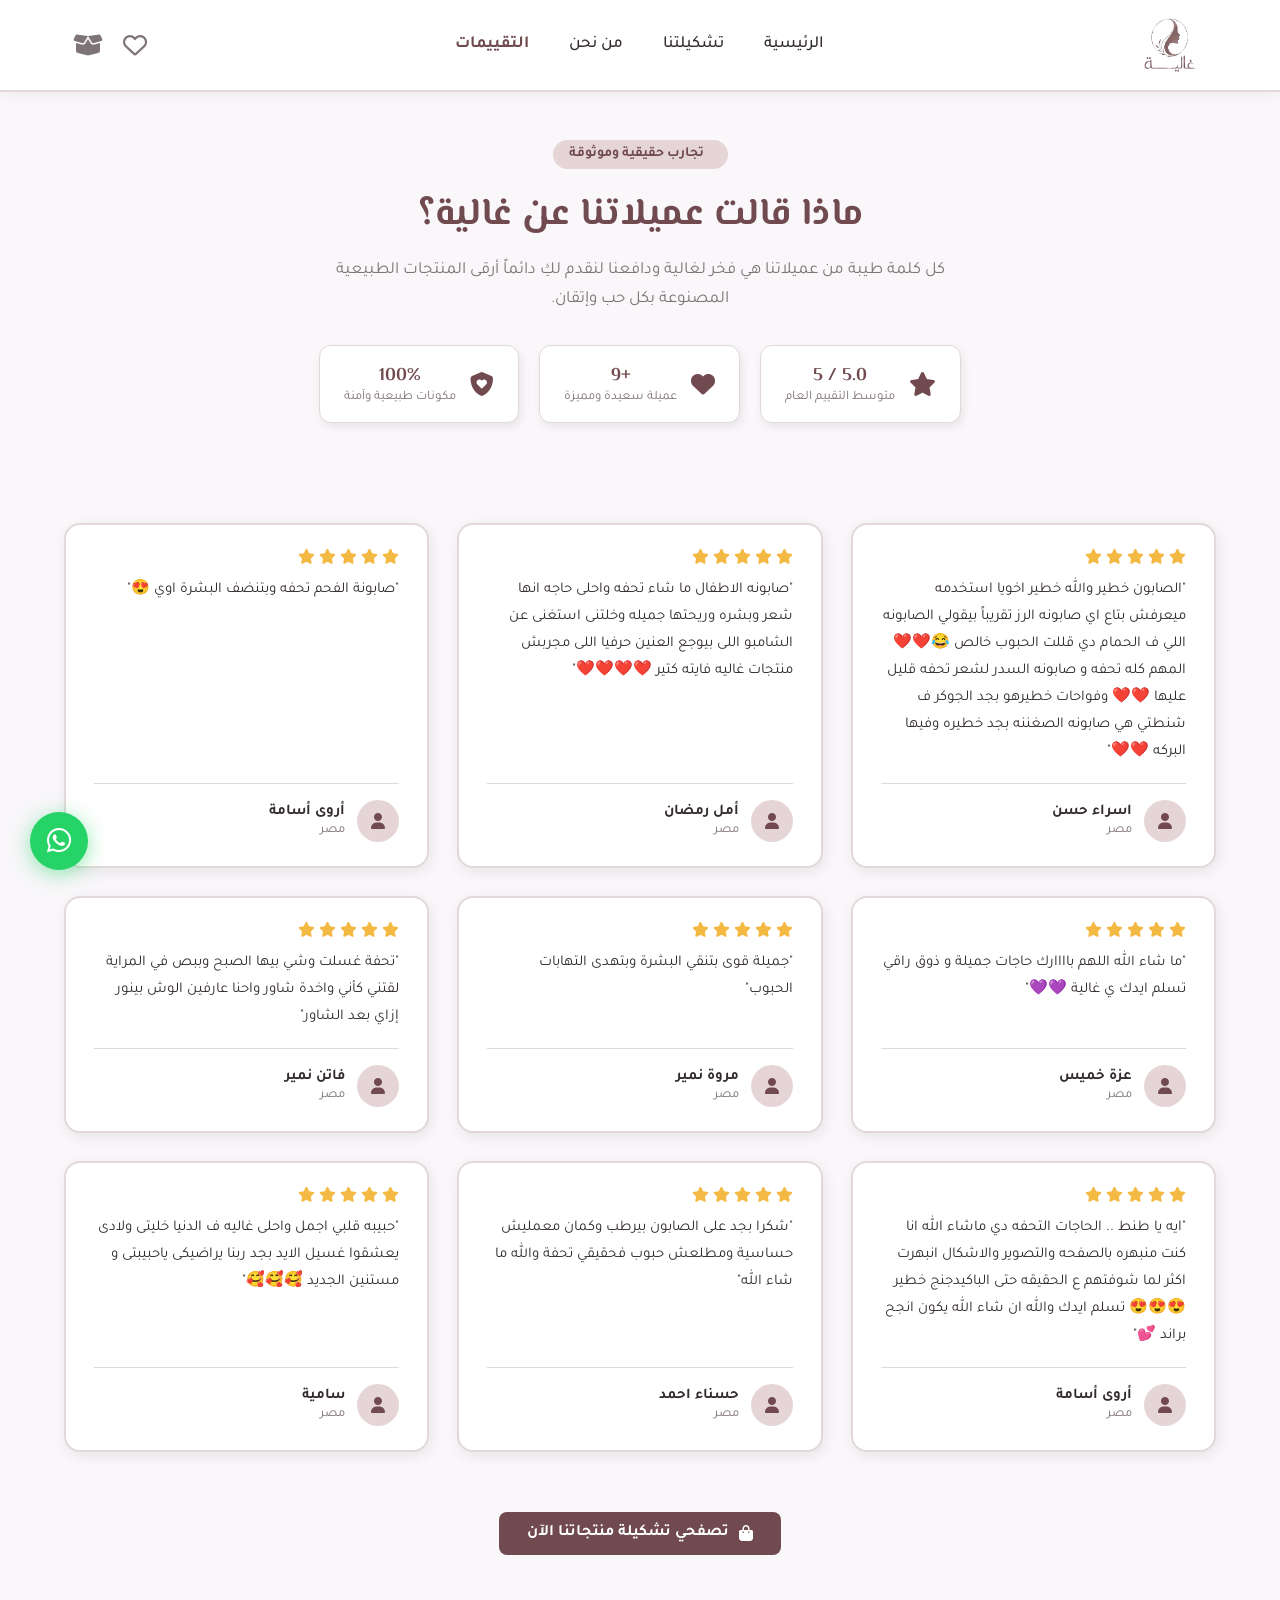
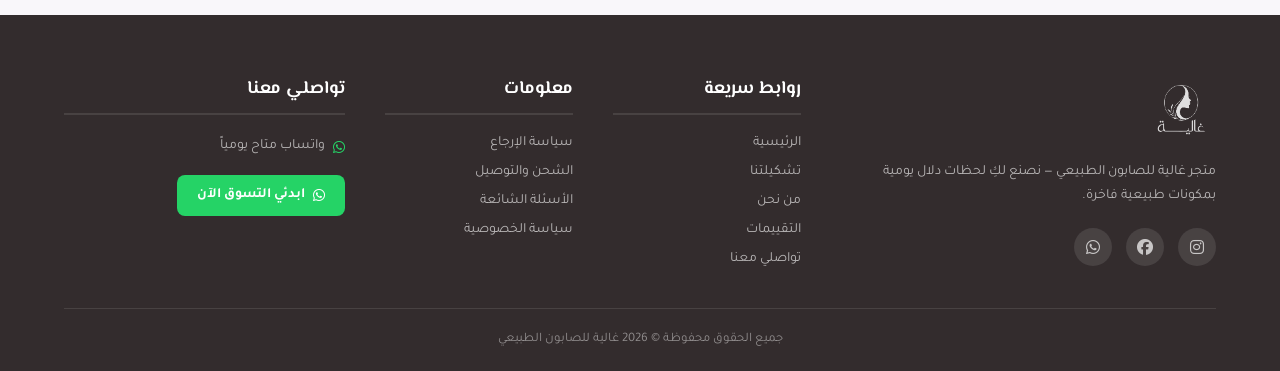
==== reviews.html @ 80bbc42b "Add files via upload" ====
<!DOCTYPE html>
<html lang="ar" dir="rtl">
<head>
    <meta charset="UTF-8">
    <meta name="viewport" content="width=device-width, initial-scale=1.0">
    <meta name="description" content="آراء وتقييمات عميلات متجر غالية للصابون الطبيعي ومنتجات العناية بالبشرة المصنوعة يدوياً بكل حب.">
    <title>آراء عميلاتنا | غالية للصابون الطبيعي</title>
    <link rel="icon" href="images/logo.png">
    <link rel="stylesheet" href="CSS/style.css">
    <link rel="stylesheet" href="https://cdnjs.cloudflare.com/ajax/libs/font-awesome/6.7.2/css/all.min.css">
</head>
<body>

    <!-- Header -->
    <header>
        <div class="container">
            <nav>
                <a href="index.html" class="logo"><img src="images/logo.png" alt="شعار غالية"></a>
                <div class="menu-overlay" id="menu-overlay"></div>
                <ul class="links">
                    <div class="upper">
                        <h3>القائمة</h3>
                        <i class="fa-solid fa-xmark close-btn"></i>
                    </div>
                    <li><a href="index.html">الرئيسية</a></li>
                    <li class="have-box">
                        <a href="index.html#rec-products">تشكيلتنا</a>
                        <div class="box">
                            <i class="fa-solid fa-caret-up arrow-up"></i>
                            <a href="index.html#rec-products">الصابون الطبيعي</a>
                            <a href="index.html#rec-products">العناية بالبشرة</a>
                            <a href="index.html#rec-products">العروض والهدايا</a>
                        </div>
                    </li>
                    <li><a href="index.html#about">من نحن</a></li>
                    <li class="active"><a href="reviews.html">التقييمات</a></li>
                </ul>
                <div class="icons">
                    <div class="icon-wrapper" id="fav-icon-wrapper">
                        <i class="fa-regular fa-heart" id="fav-icon"></i>
                        <span class="badge" id="fav-count" style="display:none;">0</span>
                    </div>
                    <div class="icon-wrapper" id="cart-icon-wrapper">
                        <i class="fa-solid fa-box-open header-cart" id="cart-icon"></i>
                        <span class="badge" id="cart-count" style="display:none;">0</span>
                    </div>
                </div>
                <i class="fa-solid fa-bars bars"></i>
            </nav>
        </div>
    </header>

    <main>
        <div class="container">
            <!-- Hero / Intro for Reviews Page -->
            <section class="reviews-page-hero">
                <span class="reviews-badge">
                    <i class="fa-solid fa-sparkles"></i>
                    تجارب حقيقية وموثوقة
                </span>
                <h1>ماذا قالت عميلاتنا عن غالية؟</h1>
                <p>كل كلمة طيبة من عميلاتنا هي فخر لغالية ودافعنا لنقدم لكِ دائماً أرقى المنتجات الطبيعية المصنوعة بكل حب وإتقان.</p>

                <!-- Reviews Quick Stats -->
                <div class="reviews-stats">
                    <div class="review-stat-card">
                        <i class="fa-solid fa-star"></i>
                        <div class="stat-text">
                            <strong>5.0 / 5</strong>
                            <span>متوسط التقييم العام</span>
                        </div>
                    </div>
                    <div class="review-stat-card">
                        <i class="fa-solid fa-heart"></i>
                        <div class="stat-text">
                            <strong id="reviews-total-count">+500</strong>
                            <span>عميلة سعيدة ومميزة</span>
                        </div>
                    </div>
                    <div class="review-stat-card">
                        <i class="fa-solid fa-shield-heart"></i>
                        <div class="stat-text">
                            <strong>100%</strong>
                            <span>مكونات طبيعية وآمنة</span>
                        </div>
                    </div>
                </div>
            </section>

            <!-- All Reviews Grid -->
            <section class="reviews-section" style="margin-bottom: 40px;">
                <div class="reviews-page-grid" id="all-reviews-container">
                    <div class="products-loading" style="grid-column: 1 / -1;">
                        <i class="fa-solid fa-spinner fa-spin"></i>
                        <p>جاري تحميل جميع آراء العميلات...</p>
                    </div>
                </div>

                <!-- Back Navigation Box -->
                <div class="reviews-back-box">
                    <a href="products.html" class="reviews-back-btn">
                        <i class="fa-solid fa-bag-shopping"></i>
                        تصفحي تشكيلة منتجاتنا الآن
                    </a>
                </div>
            </section>
        </div>
    </main>

    <!-- Floating WhatsApp Button -->
    <a href="https://wa.me/201204308077?text=مرحباً،%20أريد%20الاستفسار%20عن%20منتجات%20غالية" class="whatsapp-float" target="_blank" aria-label="تواصلي معنا عبر واتساب">
        <i class="fa-brands fa-whatsapp"></i>
    </a>

    <!-- Cart Drawer -->
    <div class="cart-overlay" id="cart-overlay"></div>
    <div class="cart-drawer" id="cart-drawer">
        <div class="cart-drawer-header">
            <h3>سلة التسوق</h3>
            <i class="fa-solid fa-xmark" id="close-cart"></i>
        </div>
        <div class="cart-items" id="cart-items">
            <div class="cart-empty">
                <i class="fa-solid fa-box-open"></i>
                <p>سلتكِ فارغة حتى الآن.</p>
                <a href="index.html#rec-products" class="shop-btn" id="cart-shop-link">تصفحي المنتجات</a>
            </div>
        </div>
        <div class="cart-footer" id="cart-footer" style="display:none;">
            <div class="cart-total">
                <span>الإجمالي:</span>
                <span id="cart-total-price">0 ج.م</span>
            </div>

            <!-- Customer Details Form -->
            <div class="customer-info-form">
                <p class="customer-form-title"><i class="fa-solid fa-truck-ramp-box"></i> بيانات التوصيل</p>
                <div class="cart-form-group">
                    <label for="order-customer-name">الاسم بالكامل <span class="req">*</span></label>
                    <input type="text" id="order-customer-name" placeholder="مثال: سارة محمد" required>
                </div>
                <div class="cart-form-group">
                    <label for="order-customer-phone">رقم الهاتف <span class="req">*</span></label>
                    <input type="tel" id="order-customer-phone" placeholder="مثال: 01xxxxxxxxx" required>
                </div>
                <div class="cart-form-group">
                    <label for="order-customer-address">العنوان بالتفصيل (المدينة / المنطقة / الشارع) <span class="req">*</span></label>
                    <input type="text" id="order-customer-address" placeholder="مثال: القاهرة - مدينة نصر - شارع..." required>
                </div>
                <div class="cart-form-group">
                    <label for="order-customer-notes">ملاحظات إضافية (اختياري)</label>
                    <input type="text" id="order-customer-notes" placeholder="أي تفاصيل خاصة بالتوصيل أو التغليف">
                </div>
            </div>

            <button class="checkout-btn" id="checkout-btn">
                <i class="fa-brands fa-whatsapp"></i>
                إتمام الطلب عبر واتساب
            </button>
        </div>
    </div>

    <!-- Favorites Drawer -->
    <div class="fav-overlay" id="fav-overlay"></div>
    <div class="fav-drawer" id="fav-drawer">
        <div class="fav-drawer-header">
            <h3>المفضلة</h3>
            <i class="fa-solid fa-xmark" id="close-fav"></i>
        </div>
        <div class="fav-items" id="fav-items">
            <div class="fav-empty">
                <i class="fa-regular fa-heart"></i>
                <p>لم تضيفي أي منتج إلى المفضلة بعد.</p>
            </div>
        </div>
    </div>

    <!-- Toast Notification -->
    <div class="toast" id="toast"></div>

    <!-- Footer -->
    <footer>
        <div class="container">
            <div class="footer-content">
                <div class="footer-brand">
                    <a href="index.html"><img src="images/logo.png" alt="شعار غالية"></a>
                    <p>متجر غالية للصابون الطبيعي — نصنع لكِ لحظات دلال يومية بمكونات طبيعية فاخرة.</p>
                    <div class="footer-social">
                        <a href="https://www.instagram.com/ghaliaa__10?srtk=MTkyaGl3bXAxZm5xeg%3D%3D" target="_blank" aria-label="إنستغرام"><i class="fa-brands fa-instagram"></i></a>
                        <a href="https://www.facebook.com/share/19c9CjjEmw/?mibextid=wwXIfr" target="_blank" aria-label="فيسبوك"><i class="fa-brands fa-facebook"></i></a>
                        <a href="https://wa.me/201204308077" target="_blank" aria-label="واتساب"><i class="fa-brands fa-whatsapp"></i></a>
                    </div>
                </div>
                <div class="footer-links">
                    <h4>روابط سريعة</h4>
                    <ul>
                        <li><a href="index.html">الرئيسية</a></li>
                        <li><a href="products.html">تشكيلتنا</a></li>
                        <li><a href="index.html#about">من نحن</a></li>
                        <li><a href="reviews.html">التقييمات</a></li>
                        <li><a href="index.html#contact">تواصلي معنا</a></li>
                    </ul>
                </div>
                <div class="footer-links">
                    <h4>معلومات</h4>
                    <ul>
                        <li><a href="#">سياسة الإرجاع</a></li>
                        <li><a href="#">الشحن والتوصيل</a></li>
                        <li><a href="#">الأسئلة الشائعة</a></li>
                        <li><a href="#">سياسة الخصوصية</a></li>
                    </ul>
                </div>
                <div class="footer-contact">
                    <h4>تواصلي معنا</h4>
                    <p><i class="fa-brands fa-whatsapp"></i> واتساب متاح يومياً</p>
                    <a href="https://wa.me/201204308077?text=مرحباً،%20أريد%20الاستفسار%20عن%20منتجات%20غالية" target="_blank" class="footer-wa-btn">
                        <i class="fa-brands fa-whatsapp"></i>
                        ابدئي التسوق الآن
                    </a>
                </div>
            </div>
            <div class="footer-bottom">
                <p>جميع الحقوق محفوظة &copy; <span class="year"></span> غالية للصابون الطبيعي</p>
            </div>
        </div>
    </footer>

    <script src="JS/main.js"></script>
    <script src="JS/reviews.js"></script>
</body>
</html>
---- CSS/style.css ----
@import url('https://fonts.googleapis.com/css2?family=El+Messiri:wght@400..700&family=Tajawal:wght@200;300;400;500;700;800;900&display=swap');

:root {
    /* Logo Colors */
    --main-color: #704a4f;
    --sec-color: #a87b7d;
    --accent-color: #e6d5d6;

    /* UI Colors */
    --bg-main: #f9f7fa;
    --bg-card: #fff;
    --text-main: #332c2d;
    --text-sec: #7e7375;

    /* Special Events Colors */
    --hover: #59393d;
    --border-color: #e2d8da;
    --box-shadow-color: rgba(0, 0, 0, 0.08);

    /* Fonts */
    --heading-font: "El Messiri", sans-serif;
    --body-font: "Tajawal", sans-serif;
}

/* ===== RESET & BASE ===== */
* {
    margin: 0;
    padding: 0;
    box-sizing: border-box;
    list-style: none;
}
html {
    scroll-behavior: smooth;
}
body {
    background-color: var(--bg-main);
    color: var(--text-main);
    font-family: var(--body-font);
    padding-top: 100px;
}
h1, h2, h3, h4 {
    color: var(--main-color);
    font-family: var(--heading-font);
}
p {
    color: var(--text-sec);
    line-height: 1.7;
}
img {
    display: block;
    max-width: 100%;
}
a {
    color: var(--sec-color);
    text-decoration: none;
}
.container {
    width: 90%;
    margin: 0 auto;
}
@media (min-width: 1500px) {
    .container {
        max-width: 1500px;
    }
}

/* ===== SECTION SHARED TITLE STYLE ===== */
.title {
    display: flex;
    gap: 10px;
    align-items: center;
}
.title i {
    color: var(--main-color);
    font-size: 20px;
}
.title h2 {
    font-size: 28px;
}

/* ===== HEADER ===== */
header {
    background-color: var(--bg-card);
    padding: 0 10px;
    position: fixed;
    top: 0;
    left: 0;
    right: 0;
    z-index: 999;
    box-shadow: 0 2px 12px rgba(112, 74, 79, 0.08);
    border-bottom: 2px solid var(--border-color);
}
header nav {
    display: flex;
    justify-content: space-between;
    align-items: center;
    height: 90px;
}
header nav .logo {
    height: 75px;
    display: flex;
    align-items: center;
}
header nav .logo img {
    width: 75px;
    height: 75px;
    object-fit: contain;
}
header nav ul {
    display: flex;
    align-items: center;
    justify-content: center;
    gap: 40px;
}
header nav ul li {
    position: relative;
}
header nav ul li a {
    transition: .3s;
    font-size: 17px;
    color: var(--text-main);
    font-weight: 500;
}
header nav ul li.active a {
    color: var(--main-color);
    font-weight: 700;
    pointer-events: none;
}
header nav ul li a:hover {
    color: var(--main-color);
}

/* Dropdown Box */
header nav ul li.have-box .box {
    position: absolute;
    right: 50%;
    transform: translateX(50%);
    top: calc(100% + 15px);
    opacity: 0;
    width: 120px;
    visibility: hidden;
    transition: .3s;
    display: flex;
    flex-direction: column;
    gap: 12px;
    background-color: var(--bg-card);
    border: 2px solid var(--border-color);
    padding: 20px 15px;
    box-shadow: 0 8px 20px var(--box-shadow-color);
    border-radius: 8px;
    z-index: 100;
}
header nav ul li.have-box .box::before {
    content: "";
    position: absolute;
    right: 0;
    top: -20px;
    width: 100%;
    height: 20px;
    background-color: transparent;
}
header nav ul li.have-box:hover .box {
    visibility: visible;
    opacity: 1;
    width: 180px;
}
header nav ul li.have-box .box .arrow-up {
    position: absolute;
    top: -13px;
    right: 50%;
    transform: translateX(50%);
    color: var(--border-color);
    font-size: 20px;
    pointer-events: none;
}
header nav ul li.have-box .box a {
    font-size: 15px;
    border-bottom: 1px solid var(--accent-color);
    padding-bottom: 4px;
    color: var(--text-main);
    white-space: nowrap;
}
header nav ul li.have-box .box a:hover,
header nav ul li.have-box .box a.active {
    border-bottom-color: var(--sec-color);
    color: var(--main-color);
}

/* Header Icons */
header nav .icons {
    display: flex;
    align-items: center;
    justify-content: center;
    gap: 20px;
}
.icon-wrapper {
    position: relative;
    cursor: pointer;
}
header nav .icons .icon-wrapper i {
    font-size: 24px;
    cursor: pointer;
    transition: .3s;
    color: var(--text-sec);
    display: block;
}
header nav .icons .icon-wrapper i:hover {
    color: var(--main-color);
}
.badge {
    position: absolute;
    top: -6px;
    left: -6px;
    background-color: var(--main-color);
    color: #fff;
    font-size: 10px;
    font-weight: 700;
    border-radius: 50%;
    width: 18px;
    height: 18px;
    display: flex;
    align-items: center;
    justify-content: center;
    pointer-events: none;
}
header nav .bars {
    display: none;
    cursor: pointer;
    font-size: 22px;
    color: var(--text-main);
}
header nav .upper {
    display: none;
    justify-content: space-between;
    align-items: center;
    width: 100%;
    padding: 0 20px 10px;
    border-bottom: 2px solid var(--border-color);
}
header nav .upper p {
    /* font-size: ; */
}
header nav .upper .close-btn {
    font-size: 22px;
    color: var(--text-sec);
    cursor: pointer;
}

/* Mobile Menu */
@media (max-width: 900px) {
    header nav .bars {
        display: block;
        order: 3;
    }
    header nav .upper {
        display: flex;
        position: absolute;
        left: 0;
        top: 20px;
    }
    header nav .links {
        position: fixed;
        top: 0;
        bottom: 0;
        right: -350px;
        left: auto;
        width: 320px;
        background-color: var(--bg-main);
        border-right: none;
        border-left: 2px solid var(--border-color);
        box-shadow: -4px 0 16px var(--box-shadow-color);
        flex-direction: column;
        align-items: flex-start;
        padding: 70px 20px 20px;
        visibility: hidden;
        transition: .3s;
        gap: 0;
        z-index: 1001;
    }
    header nav .links.active {
        right: 0;
        visibility: visible;
    }
    header nav .links li {
        width: 100%;
        border-bottom: 1px solid var(--border-color);
        padding: 14px 0;
        transition: .3s;
    }
    header nav .links li.active {
        border-bottom-color: var(--sec-color);
    }
    header nav .links li.have-box a:first-child {
        position: relative;
        display: flex;
        align-items: center;
        gap: 8px;
    }
    header nav ul li.have-box .box {
        position: relative;
        right: auto;
        transform: none;
        top: auto;
        opacity: 1;
        width: 100%;
        visibility: visible;
        flex-direction: row;
        background-color: transparent;
        border: none;
        box-shadow: none;
        justify-content: flex-start;
        flex-wrap: wrap;
        gap: 10px;
        padding: 10px 0 0;
        border-radius: 0;
    }
    header nav ul li.have-box:hover .box {
        width: 100%;
    }
    header nav ul li.have-box .box i {
        display: none;
    }
    header nav ul li.have-box .box a {
        border-bottom: none;
        opacity: .7;
        font-size: 14px;
        background-color: var(--accent-color);
        padding: 4px 10px;
        border-radius: 20px;
        white-space: nowrap;
    }
    header nav ul li.have-box .box a:hover {
        opacity: 1;
        background-color: var(--sec-color);
        color: #fff;
    }
    header nav .logo {
        order: 2;
        height: 70px;
    }
    header nav .logo img {
        width: 65px;
        height: 65px;
    }
}
@media (max-width: 500px) {
    header nav .links {
        width: 100%;
        right: -100%;
    }
    header nav {
        height: 75px;
    }
    body {
        padding-top: 85px;
    }
}

/* ===== LANDING PAGE ===== */
main .lan-pg {
    margin-bottom: 100px;
    display: flex;
    justify-content: space-between;
    align-items: center;
    gap: 40px;
    padding-top: 30px;
}
main .lan-pg .right {
    display: flex;
    flex-direction: column;
    gap: 15px;
    width: 42%;
}
main .lan-pg .right h1 {
    font-size: 60px;
    line-height: 1.1;
}
main .lan-pg .right > p {
    margin-bottom: 5px;
    font-size: 17px;
}
main .lan-pg .right .btns {
    display: flex;
    align-items: center;
    gap: 15px;
    flex-wrap: wrap;
}
main .lan-pg .right .btns .shop-btn {
    padding: 12px 28px;
    background-color: var(--sec-color);
    border: 2px solid transparent;
    color: #fff;
    transition: .3s;
    font-weight: 700;
    border-radius: 6px;
    font-size: 16px;
    font-family: var(--body-font);
}
main .lan-pg .right .btns .shop-btn:hover {
    border-color: var(--border-color);
    color: var(--main-color);
    background-color: transparent;
    box-shadow: 2px 2px 0 var(--box-shadow-color);
}
main .lan-pg .right .btns .contact-btn {
    padding: 12px 28px;
    border: 2px solid var(--border-color);
    color: var(--main-color);
    background-color: transparent;
    box-shadow: 2px 2px 0 var(--box-shadow-color);
    font-weight: 700;
    transition: .3s;
    border-radius: 6px;
    font-size: 16px;
    font-family: var(--body-font);
}
main .lan-pg .right .btns .contact-btn:hover {
    background-color: var(--sec-color);
    border-color: transparent;
    color: #fff;
    box-shadow: none;
}
main .lan-pg .right .info {
    display: flex;
    align-items: center;
    gap: 30px;
    margin-top: 15px;
    padding-top: 20px;
    border-top: 1px solid var(--border-color);
}
main .lan-pg .right .info .icon {
    display: flex;
    flex-direction: column;
    align-items: center;
    gap: 8px;
}
main .lan-pg .right .info .icon i {
    font-size: 22px;
    color: var(--main-color);
}
main .lan-pg .right .info .icon p {
    text-align: center;
    font-size: 13px;
    font-weight: 500;
}

/* Landing Images */
main .lan-pg .left {
    position: relative;
    width: 55%;
}
main .lan-pg .left .imgs {
    display: flex;
    justify-content: space-between;
    gap: 12px;
    padding: 60px 0;
}
main .lan-pg .left .imgs img {
    width: calc(33.333% - 8px);
    height: 320px;
    object-fit: cover;
    border-radius: 20px;
    box-shadow: 4px 4px 16px var(--box-shadow-color);
}
main .lan-pg .left .imgs .img2 {
    margin-top: 30px;
}
main .lan-pg .left .imgs .img3 {
    margin-top: -20px;
}
main .lan-pg .left .up,
main .lan-pg .left .down {
    position: absolute;
    z-index: 10;
    background-color: var(--bg-card);
    padding: 10px 16px;
    border-radius: 20px;
    box-shadow: 2px 4px 12px var(--box-shadow-color);
    border: 1px solid var(--border-color);
    font-size: 13px;
    font-weight: 500;
    color: var(--text-main);
    display: flex;
    align-items: center;
    gap: 8px;
    max-width: 85%;
}
main .lan-pg .left .up i,
main .lan-pg .left .down i {
    color: var(--main-color);
    font-size: 14px;
    flex-shrink: 0;
}
main .lan-pg .left .up {
    top: 0;
    right: 0;
}
main .lan-pg .left .down {
    bottom: 0;
    left: 0;
}

@media (max-width: 1100px) {
    main .lan-pg {
        flex-direction: column;
        gap: 60px;
    }
    main .lan-pg .left,
    main .lan-pg .right {
        width: 100%;
    }
    main .lan-pg .right h1 {
        font-size: 48px;
    }
    main .lan-pg .left .imgs img {
        height: 260px;
    }
}
@media (max-width: 768px) {
    main .lan-pg .right h1 {
        font-size: 40px;
    }
    main .lan-pg .left .imgs img {
        height: 200px;
    }
}
@media (max-width: 600px) {
    main .lan-pg .left .imgs {
        flex-direction: column;
        gap: 15px;
        padding: 50px 0;
    }
    main .lan-pg .left .imgs img {
        width: 100%;
        height: 220px;
        margin: 0 !important;
    }
    main .lan-pg .left .up,
    main .lan-pg .left .down {
        font-size: 12px;
        max-width: 100%;
    }
}

/* ===== RECOMMENDED PRODUCTS ===== */
main .rec-products {
    margin-bottom: 100px;
    scroll-margin-top: 110px;
}
main .rec-products .upper {
    display: flex;
    flex-direction: column;
    gap: 8px;
    margin-bottom: 40px;
}
main .rec-products .upper p {
    font-size: 16px;
}
main .rec-products .products {
    display: flex;
    justify-content: center;
    flex-wrap: wrap;
    gap: 30px;
}
.products-loading {
    display: flex;
    flex-direction: column;
    align-items: center;
    gap: 15px;
    padding: 60px;
    color: var(--text-sec);
    width: 100%;
}
.products-loading i {
    font-size: 36px;
    color: var(--main-color);
}

/* Product Card */
main .rec-products .product {
    display: flex;
    flex-direction: column;
    width: 300px;
    background-color: var(--bg-card);
    border: 2px solid var(--border-color);
    box-shadow: 2px 4px 12px var(--box-shadow-color);
    border-radius: 12px;
    position: relative;
    overflow: hidden;
    transition: transform .3s, box-shadow .3s;
    cursor: pointer;
    color: inherit;
}
main .rec-products .product:hover {
    transform: translateY(-4px);
    box-shadow: 4px 8px 24px rgba(112, 74, 79, 0.15);
}
main .rec-products .product .img {
    width: 100%;
    height: 200px;
    position: relative;
    overflow: hidden;
}
main .rec-products .product .img img {
    width: 100%;
    height: 100%;
    object-fit: cover;
    transition: .4s;
}
main .rec-products .product:hover .img img {
    filter: brightness(70%);
    scale: 1.08;
}
main .rec-products .product .img .fav-product {
    position: absolute;
    top: 8px;
    right: 8px;
    background-color: var(--bg-card);
    border-radius: 50%;
    width: 32px;
    height: 32px;
    display: flex;
    align-items: center;
    justify-content: center;
    z-index: 10;
    cursor: pointer;
    box-shadow: 2px 2px 8px var(--box-shadow-color);
    transition: .3s;
    border: 1px solid var(--border-color);
}
main .rec-products .product .img .fav-product i {
    font-size: 14px;
    color: var(--text-sec);
    transition: .3s;
}
main .rec-products .product .img .fav-product:hover i,
main .rec-products .product .img .fav-product.active i {
    color: #e05c6e;
}
main .rec-products .product .img .fav-product.active {
    border-color: #ffd0d5;
    background-color: #fff5f6;
}
main .rec-products .product .img .msg {
    position: absolute;
    display: flex;
    align-items: center;
    gap: 6px;
    bottom: -40px;
    width: 100%;
    background-color: var(--sec-color);
    justify-content: center;
    padding: 8px;
    transition: .3s;
    opacity: 0;
}
main .rec-products .product:hover .img .msg {
    bottom: 0;
    opacity: 1;
}
main .rec-products .product .img .msg p {
    color: #fff;
    font-size: 13px;
}
main .rec-products .product .img .msg i {
    font-size: 13px;
    color: #fff;
}
main .rec-products .product .content {
    display: flex;
    flex-direction: column;
    gap: 8px;
    padding: 14px;
    flex: 1;
}
main .rec-products .product .content .name {
    font-size: 16px;
    overflow: hidden;
    text-overflow: ellipsis;
    display: -webkit-box;
    -webkit-line-clamp: 2;
    -webkit-box-orient: vertical;
    color: var(--text-main);
    font-weight: 700;
    line-height: 1.4;
}
main .rec-products .product .content .benf,
main .rec-products .product .content .ingred {
    font-size: 13px;
    overflow: hidden;
    text-overflow: ellipsis;
    display: -webkit-box;
    -webkit-line-clamp: 1;
    -webkit-box-orient: vertical;
    color: var(--text-sec);
}
main .rec-products .product .content .prices {
    display: flex;
    align-items: center;
    gap: 10px;
    margin-top: auto;
    padding-top: 8px;
    border-top: 1px solid var(--border-color);
}
main .rec-products .product .content .price {
    font-size: 18px;
    color: var(--main-color);
    font-weight: 700;
}
main .rec-products .product .content .old-price {
    color: var(--text-sec);
    text-decoration: line-through;
    font-size: 13px;
}
main .rec-products .product .stars {
    display: flex;
    gap: 3px;
    align-items: center;
    padding: 0 14px 14px;
}
main .rec-products .product .stars i {
    color: #f4b942;
    font-size: 13px;
}
main .rec-products .product .rec-badge {
    position: absolute;
    top: 8px;
    left: 8px;
    font-size: 11px;
    background-color: var(--main-color);
    color: #fff;
    padding: 4px 10px;
    border-radius: 20px;
    font-weight: 600;
    z-index: 5;
}
main .rec-products .product .add-cart-btn {
    display: flex;
    align-items: center;
    justify-content: center;
    gap: 8px;
    background-color: var(--sec-color);
    color: #fff;
    border: none;
    padding: 10px;
    font-family: var(--body-font);
    font-size: 14px;
    font-weight: 600;
    cursor: pointer;
    transition: .3s;
    width: 100%;
    border-top: 1px solid var(--border-color);
}
main .rec-products .product .add-cart-btn:hover {
    background-color: var(--main-color);
}

/* Products Lower */
main .rec-products .lower {
    margin-top: 50px;
    display: flex;
    flex-direction: column;
    align-items: center;
    gap: 15px;
}
main .rec-products .lower p {
    font-size: 14px;
}
main .rec-products .lower .line {
    width: 30%;
    height: 2px;
    background-color: var(--accent-color);
    position: relative;
}
main .rec-products .lower .line::before {
    content: "";
    width: 30%;
    height: 2px;
    background-color: var(--main-color);
    position: absolute;
    top: 0;
    right: 0;
}
main .rec-products .lower .see-more {
    padding: 12px 30px;
    background-color: var(--main-color);
    box-shadow: 2px 2px 0 var(--box-shadow-color);
    color: #fff;
    border-radius: 6px;
    font-weight: 700;
    font-size: 15px;
    border: 2px solid transparent;
    transition: .3s;
    font-family: var(--body-font);
    display: inline-flex !important;
    align-items: center;
    gap: 8px;
}
main .rec-products .lower .see-more:hover {
    border-color: var(--border-color);
    background-color: transparent;
    color: var(--main-color);
    box-shadow: none;
}
@media (max-width: 700px) {
    main .rec-products .product {
        width: 100%;
        max-width: 400px;
    }
}

/* ===== ABOUT SECTION ===== */
.about-section {
    margin-bottom: 100px;
    scroll-margin-top: 110px;
}
.about-section .about-header {
    display: flex;
    flex-direction: column;
    gap: 6px;
    margin-bottom: 50px;
}
.about-section .about-header p {
    font-size: 16px;
}
.about-content {
    display: flex;
    gap: 60px;
    align-items: center;
}
.about-text {
    flex: 1;
    display: flex;
    flex-direction: column;
    gap: 20px;
}
.about-text h3 {
    font-size: 26px;
    color: var(--main-color);
    font-family: var(--heading-font);
}
.about-text p {
    font-size: 15px;
}
.about-features {
    display: grid;
    grid-template-columns: 1fr 1fr;
    gap: 16px;
    margin-top: 10px;
}
.feature {
    display: flex;
    align-items: center;
    gap: 10px;
    padding: 12px 16px;
    background-color: var(--bg-card);
    border: 1px solid var(--border-color);
    border-radius: 8px;
    transition: .3s;
}
.feature:hover {
    border-color: var(--sec-color);
    box-shadow: 2px 2px 8px var(--box-shadow-color);
}
.feature i {
    color: var(--main-color);
    font-size: 18px;
    flex-shrink: 0;
}
.feature span {
    font-size: 14px;
    font-weight: 600;
    color: var(--text-main);
}
.about-img {
    position: relative;
    flex-shrink: 0;
}
.about-img img {
    width: 360px;
    height: 420px;
    object-fit: cover;
    border-radius: 20px;
    box-shadow: 6px 6px 24px var(--box-shadow-color);
}
.about-badge {
    position: absolute;
    bottom: -20px;
    right: -20px;
    background-color: var(--main-color);
    color: #fff;
    padding: 14px 20px;
    border-radius: 14px;
    display: flex;
    align-items: center;
    gap: 10px;
    font-weight: 700;
    font-size: 14px;
    box-shadow: 4px 4px 16px rgba(112, 74, 79, 0.3);
}
.about-badge i {
    color: #f4b942;
}
@media (max-width: 900px) {
    .about-content {
        flex-direction: column-reverse;
        gap: 40px;
    }
    .about-img img {
        width: 100%;
        height: 280px;
    }
    .about-badge {
        right: 10px;
        bottom: -10px;
    }
}
@media (max-width: 500px) {
    .about-features {
        grid-template-columns: 1fr;
    }
}

/* ===== REVIEWS SECTION ===== */
.reviews-section {
    margin-bottom: 100px;
    scroll-margin-top: 110px;
}
.reviews-header {
    display: flex;
    flex-direction: column;
    gap: 6px;
    margin-bottom: 40px;
}
.reviews-header p {
    font-size: 16px;
}
.reviews-grid {
    display: grid;
    grid-template-columns: repeat(2, 1fr);
    gap: 28px;
    align-items: stretch;
}
.review-card {
    background-color: var(--bg-card);
    border: 2px solid var(--border-color);
    border-radius: 16px;
    padding: 24px 28px;
    display: flex;
    flex-direction: column;
    justify-content: space-between;
    gap: 18px;
    height: auto;
    min-height: 200px;
    box-sizing: border-box;
    transition: transform .3s ease, box-shadow .3s ease, border-color .3s ease;
    box-shadow: 2px 4px 14px var(--box-shadow-color);
    overflow: visible;
}
.review-card:hover {
    border-color: var(--sec-color);
    transform: translateY(-4px);
    box-shadow: 4px 10px 24px rgba(112, 74, 79, 0.14);
}
.review-card-top {
    display: flex;
    flex-direction: column;
    gap: 12px;
}
.review-stars {
    display: flex;
    gap: 4px;
}
.review-stars i {
    color: #f4b942;
    font-size: 15px;
}
.review-text {
    font-size: 15px;
    color: var(--text-main);
    line-height: 1.8;
    word-break: break-word;
    overflow-wrap: break-word;
    white-space: normal;
    margin: 0;
}
.review-author {
    display: flex;
    align-items: center;
    gap: 12px;
    padding-top: 16px;
    border-top: 1px solid var(--border-color);
    margin-top: auto;
}
.author-avatar {
    width: 42px;
    height: 42px;
    border-radius: 50%;
    background-color: var(--accent-color);
    display: flex;
    align-items: center;
    justify-content: center;
    flex-shrink: 0;
}
.author-avatar i {
    color: var(--main-color);
    font-size: 16px;
}
.author-info {
    display: flex;
    flex-direction: column;
    gap: 2px;
}
.author-info strong {
    color: var(--text-main);
    font-size: 15px;
    font-weight: 700;
}
.author-info span {
    color: var(--text-sec);
    font-size: 13px;
}
main .reviews-section .lower {
    margin-top: 50px;
    display: flex;
    align-items: center;
    gap: 20px;
    flex-direction: column;
}
main .reviews-section .lower p {
    font-size: 14px;
}
main .reviews-section .lower .line {
    width: 30%;
    height: 2px;
    background-color: var(--accent-color);
    position: relative;
}
main .reviews-section .lower .line::before {
    content: "";
    width: 30%;
    height: 2px;
    background-color: var(--main-color);
    position: absolute;
    top: 0;
    right: 0;
}
main .reviews-section .lower .see-more {
    padding: 12px 32px;
    background-color: var(--main-color);
    box-shadow: 2px 2px 0 var(--box-shadow-color);
    color: #fff;
    border-radius: 6px;
    font-weight: 700;
    font-size: 15px;
    border: 2px solid transparent;
    transition: .3s;
    font-family: var(--body-font);
    display: inline-flex;
    align-items: center;
    gap: 8px;
    text-decoration: none;
    cursor: pointer;
}
main .reviews-section .lower .see-more:hover {
    border-color: var(--border-color);
    background-color: transparent;
    color: var(--main-color);
    box-shadow: none;
}

/* Dedicated Reviews Page (reviews.html) styling */
.reviews-page-hero {
    text-align: center;
    padding: 40px 0 30px;
    margin-bottom: 20px;
}
.reviews-page-hero .reviews-badge {
    display: inline-flex;
    align-items: center;
    gap: 8px;
    padding: 6px 16px;
    background-color: var(--accent-color);
    color: var(--main-color);
    border-radius: 30px;
    font-size: 14px;
    font-weight: 700;
    margin-bottom: 16px;
}
.reviews-page-hero h1 {
    font-size: 38px;
    margin-bottom: 12px;
    color: var(--main-color);
}
.reviews-page-hero p {
    font-size: 17px;
    max-width: 650px;
    margin: 0 auto;
    color: var(--text-sec);
}
.reviews-stats {
    display: flex;
    justify-content: center;
    gap: 20px;
    flex-wrap: wrap;
    margin: 30px 0 50px;
}
.review-stat-card {
    background-color: var(--bg-card);
    border: 1px solid var(--border-color);
    border-radius: 12px;
    padding: 16px 24px;
    display: flex;
    align-items: center;
    gap: 14px;
    box-shadow: 2px 4px 10px var(--box-shadow-color);
}
.review-stat-card i {
    font-size: 24px;
    color: var(--main-color);
}
.review-stat-card .stat-text {
    display: flex;
    flex-direction: column;
}
.review-stat-card .stat-text strong {
    font-size: 18px;
    color: var(--main-color);
    font-family: var(--heading-font);
}
.review-stat-card .stat-text span {
    font-size: 13px;
    color: var(--text-sec);
}
.reviews-page-grid {
    display: grid;
    grid-template-columns: repeat(auto-fill, minmax(320px, 1fr));
    gap: 28px;
    margin-bottom: 60px;
}
.reviews-back-box {
    text-align: center;
    margin: 40px 0 60px;
}
.reviews-back-btn {
    display: inline-flex;
    align-items: center;
    gap: 10px;
    padding: 12px 28px;
    background-color: var(--main-color);
    color: #fff;
    border-radius: 8px;
    font-weight: 700;
    transition: .3s;
}
.reviews-back-btn:hover {
    background-color: var(--hover);
    color: #fff;
    transform: translateY(-2px);
}

@media (max-width: 850px) {
    .reviews-grid {
        grid-template-columns: 1fr;
        gap: 20px;
    }
    .reviews-page-grid {
        grid-template-columns: 1fr;
        gap: 20px;
    }
    .review-card {
        padding: 20px;
    }
    .reviews-page-hero h1 {
        font-size: 30px;
    }
}

/* ===== CONTACT SECTION ===== */
.contact-section {
    margin-bottom: 100px;
    scroll-margin-top: 110px;
}
.contact-header {
    display: flex;
    flex-direction: column;
    gap: 6px;
    margin-bottom: 50px;
}
.contact-header p {
    font-size: 16px;
}
.contact-content {
    display: grid;
    grid-template-columns: 1fr 1.5fr;
    gap: 50px;
    align-items: start;
}
.contact-info {
    display: flex;
    flex-direction: column;
    gap: 20px;
}
.contact-item {
    display: flex;
    align-items: center;
    gap: 16px;
    padding: 16px 20px;
    background-color: var(--bg-card);
    border: 1px solid var(--border-color);
    border-radius: 12px;
    transition: .3s;
}
.contact-item:hover {
    border-color: var(--sec-color);
    box-shadow: 2px 4px 12px var(--box-shadow-color);
}
.contact-item > i {
    font-size: 24px;
    color: var(--main-color);
    flex-shrink: 0;
    width: 30px;
    text-align: center;
}
.contact-item div {
    display: flex;
    flex-direction: column;
    gap: 3px;
}
.contact-item strong {
    color: var(--text-main);
    font-size: 15px;
}
.contact-item p,
.contact-item span {
    color: var(--text-sec);
    font-size: 14px;
    transition: .3s;
}
.contact-item a:hover {
    color: var(--main-color);
}
.contact-form {
    background-color: var(--bg-card);
    border: 2px solid var(--border-color);
    border-radius: 16px;
    padding: 30px;
    box-shadow: 2px 4px 16px var(--box-shadow-color);
}
.contact-form h3 {
    font-size: 22px;
    margin-bottom: 24px;
    color: var(--main-color);
}
.form-group {
    display: flex;
    flex-direction: column;
    gap: 6px;
    margin-bottom: 18px;
}
.form-group label {
    font-size: 14px;
    font-weight: 600;
    color: var(--text-main);
}
.form-group input,
.form-group textarea {
    padding: 12px 16px;
    border: 2px solid var(--border-color);
    border-radius: 8px;
    font-family: var(--body-font);
    font-size: 15px;
    background-color: var(--bg-main);
    color: var(--text-main);
    transition: .3s;
    outline: none;
    direction: rtl;
    resize: vertical;
}
.form-group input:focus,
.form-group textarea:focus {
    border-color: var(--sec-color);
    background-color: #fff;
}
.submit-btn {
    width: 100%;
    padding: 14px;
    background-color: #25d366;
    color: #fff;
    border: none;
    border-radius: 8px;
    font-family: var(--body-font);
    font-size: 16px;
    font-weight: 700;
    cursor: pointer;
    transition: .3s;
    display: flex;
    align-items: center;
    justify-content: center;
    gap: 10px;
}
.submit-btn:hover {
    background-color: #1da851;
}
@media (max-width: 900px) {
    .contact-content {
        grid-template-columns: 1fr;
    }
}

/* ===== FLOATING WHATSAPP BUTTON ===== */
.whatsapp-float {
    position: fixed;
    bottom: 30px;
    left: 30px;
    width: 58px;
    height: 58px;
    background-color: #25d366;
    color: #fff;
    border-radius: 50%;
    display: flex;
    align-items: center;
    justify-content: center;
    font-size: 28px;
    z-index: 998;
    box-shadow: 0 4px 20px rgba(37, 211, 102, 0.5);
    transition: .3s;
    animation: pulse 2s infinite;
}
.whatsapp-float:hover {
    background-color: #1da851;
    color: #fff;
    transform: scale(1.1);
    animation: none;
}
@keyframes pulse {
    0% { box-shadow: 0 0 0 0 rgba(37, 211, 102, 0.5); }
    70% { box-shadow: 0 0 0 12px rgba(37, 211, 102, 0); }
    100% { box-shadow: 0 0 0 0 rgba(37, 211, 102, 0); }
}

/* ===== CART, FAV & MENU OVERLAYS ===== */
.menu-overlay,
.cart-overlay,
.fav-overlay,
.modal-overlay {
    position: fixed;
    inset: 0;
    background-color: rgba(0,0,0,0.45);
    z-index: 1000;
    opacity: 0;
    visibility: hidden;
    transition: .3s;
}
.menu-overlay.active,
.cart-overlay.active,
.fav-overlay.active,
.modal-overlay.active {
    opacity: 1;
    visibility: visible;
}
.cart-drawer,
.fav-drawer {
    position: fixed;
    top: 0;
    bottom: 0;
    left: -440px;
    width: 420px;
    max-width: 95vw;
    background-color: var(--bg-card);
    z-index: 1001;
    display: flex;
    flex-direction: column;
    transition: .35s cubic-bezier(0.4, 0, 0.2, 1);
    border-right: 2px solid var(--border-color);
    box-shadow: 4px 0 16px var(--box-shadow-color);
}
.cart-drawer.active,
.fav-drawer.active {
    left: 0;
}
.cart-drawer-header,
.fav-drawer-header {
    display: flex;
    align-items: center;
    justify-content: space-between;
    padding: 18px 20px;
    border-bottom: 2px solid var(--border-color);
    flex-shrink: 0;
}
.cart-drawer-header h3,
.fav-drawer-header h3 {
    font-size: 20px;
    color: var(--main-color);
}
.cart-drawer-header i,
.fav-drawer-header i {
    font-size: 22px;
    cursor: pointer;
    color: var(--text-sec);
    transition: .3s;
}
.cart-drawer-header i:hover,
.fav-drawer-header i:hover {
    color: var(--main-color);
}
.cart-items,
.fav-items {
    flex: 1 1 auto;
    min-height: 180px;
    overflow-y: auto;
    padding: 16px 20px;
    display: flex;
    flex-direction: column;
    gap: 12px;
}
.cart-empty,
.fav-empty {
    display: flex;
    flex-direction: column;
    align-items: center;
    justify-content: center;
    gap: 16px;
    height: 100%;
    color: var(--text-sec);
    padding: 40px 0;
}
.cart-empty i,
.fav-empty i {
    font-size: 48px;
    opacity: 0.4;
}
.cart-empty p,
.fav-empty p {
    font-size: 16px;
}
.cart-empty .shop-btn {
    padding: 10px 24px;
    background-color: var(--sec-color);
    color: #fff;
    border-radius: 6px;
    font-weight: 600;
    transition: .3s;
    font-family: var(--body-font);
}
.cart-empty .shop-btn:hover {
    background-color: var(--main-color);
}
.cart-item-card {
    display: flex;
    gap: 12px;
    padding: 12px;
    background-color: var(--bg-main);
    border-radius: 10px;
    border: 1px solid var(--border-color);
    align-items: center;
    flex-shrink: 0;
}
.cart-item-card img {
    width: 65px;
    height: 65px;
    object-fit: cover;
    border-radius: 8px;
    flex-shrink: 0;
}
.cart-item-info {
    flex: 1;
    display: flex;
    flex-direction: column;
    gap: 4px;
}
.cart-item-name {
    font-size: 14px;
    font-weight: 700;
    color: var(--text-main);
    display: -webkit-box;
    -webkit-line-clamp: 2;
    -webkit-box-orient: vertical;
    overflow: hidden;
    line-height: 1.3;
}
.cart-item-price {
    font-size: 14px;
    color: var(--main-color);
    font-weight: 700;
}
.cart-item-qty {
    display: flex;
    align-items: center;
    gap: 8px;
    margin-top: 4px;
}
.cart-item-qty button {
    width: 26px;
    height: 26px;
    border-radius: 50%;
    border: 1px solid var(--border-color);
    background-color: var(--bg-card);
    cursor: pointer;
    font-size: 14px;
    display: flex;
    align-items: center;
    justify-content: center;
    transition: .2s;
    color: var(--text-main);
}
.cart-item-qty button:hover {
    background-color: var(--sec-color);
    color: #fff;
    border-color: var(--sec-color);
}
.cart-item-qty span {
    font-size: 14px;
    font-weight: 700;
    min-width: 20px;
    text-align: center;
    color: var(--text-main);
}
.cart-item-remove {
    color: #e05c6e;
    cursor: pointer;
    font-size: 16px;
    transition: .3s;
    flex-shrink: 0;
    padding: 6px;
}
.cart-item-remove:hover {
    opacity: 0.7;
}
.cart-footer {
    flex-shrink: 0;
    max-height: 60vh;
    overflow-y: auto;
    padding: 16px 20px;
    border-top: 2px solid var(--border-color);
    background-color: var(--bg-card);
    box-shadow: 0 -4px 12px rgba(0, 0, 0, 0.04);
}
.cart-total {
    display: flex;
    justify-content: space-between;
    align-items: center;
    margin-bottom: 12px;
    font-size: 16px;
    font-weight: 700;
    color: var(--text-main);
}
.customer-info-form {
    background-color: var(--bg-main);
    border: 1px solid var(--border-color);
    border-radius: 10px;
    padding: 12px;
    margin-bottom: 12px;
    display: flex;
    flex-direction: column;
    gap: 8px;
}
.customer-form-title {
    font-size: 14px;
    font-weight: 700;
    color: var(--main-color);
    display: flex;
    align-items: center;
    gap: 8px;
    margin-bottom: 2px;
}
.cart-form-group {
    display: flex;
    flex-direction: column;
    gap: 4px;
}
.cart-form-group label {
    font-size: 12px;
    font-weight: 600;
    color: var(--text-main);
}
.cart-form-group label .req {
    color: #e05c6e;
}
.cart-form-group input {
    padding: 9px 12px;
    border: 1.5px solid var(--border-color);
    border-radius: 6px;
    font-family: var(--body-font);
    font-size: 13px;
    background-color: var(--bg-card);
    color: var(--text-main);
    direction: rtl;
    outline: none;
    transition: .2s;
}
.cart-form-group input:focus {
    border-color: var(--sec-color);
    box-shadow: 0 0 0 2px rgba(168, 123, 125, 0.15);
}
.cart-items::-webkit-scrollbar,
.cart-footer::-webkit-scrollbar {
    width: 6px;
}
.cart-items::-webkit-scrollbar-thumb,
.cart-footer::-webkit-scrollbar-thumb {
    background-color: var(--border-color);
    border-radius: 4px;
}
.cart-items::-webkit-scrollbar-thumb:hover,
.cart-footer::-webkit-scrollbar-thumb:hover {
    background-color: var(--sec-color);
}
.checkout-btn {
    display: flex;
    align-items: center;
    justify-content: center;
    gap: 10px;
    width: 100%;
    padding: 14px;
    background-color: #25d366;
    color: #fff;
    border: none;
    border-radius: 8px;
    font-weight: 700;
    font-size: 16px;
    transition: .3s;
    font-family: var(--body-font);
    cursor: pointer;
    text-align: center;
}
.checkout-btn:hover {
    background-color: #1da851;
    color: #fff;
}
.fav-item-card {
    display: flex;
    gap: 14px;
    padding: 14px;
    background-color: var(--bg-main);
    border-radius: 10px;
    border: 1px solid var(--border-color);
    align-items: center;
}
.fav-item-card img {
    width: 70px;
    height: 70px;
    object-fit: cover;
    border-radius: 8px;
    flex-shrink: 0;
}
.fav-item-info {
    flex: 1;
}
.fav-item-name {
    font-size: 14px;
    font-weight: 700;
    color: var(--text-main);
    margin-bottom: 4px;
}
.fav-item-price {
    font-size: 14px;
    color: var(--main-color);
    font-weight: 700;
}
.fav-item-remove {
    color: #e05c6e;
    cursor: pointer;
    font-size: 18px;
    transition: .3s;
    flex-shrink: 0;
}
@media (max-width: 500px) {
    .cart-drawer,
    .fav-drawer {
        width: 100%;
        max-width: 100vw;
        left: -100%;
        border-right: none;
    }
    .cart-drawer.active,
    .fav-drawer.active {
        left: 0;
    }
}

/* ===== PRODUCT MODAL ===== */
.product-modal {
    position: fixed;
    top: 50%;
    left: 50%;
    transform: translate(-50%, -50%) scale(0.9);
    z-index: 1002;
    background-color: var(--bg-card);
    border-radius: 20px;
    width: 90%;
    max-width: 550px;
    max-height: 90vh;
    overflow-y: auto;
    opacity: 0;
    visibility: hidden;
    transition: .3s;
    box-shadow: 0 20px 60px rgba(0,0,0,0.25);
}
.product-modal.active {
    opacity: 1;
    visibility: visible;
    transform: translate(-50%, -50%) scale(1);
}
.modal-header {
    display: flex;
    justify-content: flex-start;
    padding: 16px 20px;
    border-bottom: 1px solid var(--border-color);
    position: sticky;
    top: 0;
    background-color: var(--bg-card);
    z-index: 5;
}
.modal-header i {
    font-size: 22px;
    cursor: pointer;
    color: var(--text-sec);
    transition: .3s;
}
.modal-header i:hover {
    color: var(--main-color);
}
.modal-body {
    padding: 24px;
}
.modal-body img {
    width: 100%;
    height: 260px;
    object-fit: cover;
    border-radius: 12px;
    margin-bottom: 20px;
}
.modal-body h3 {
    font-size: 22px;
    margin-bottom: 12px;
}
.modal-body .modal-info p {
    font-size: 14px;
    padding: 8px 0;
    border-bottom: 1px solid var(--border-color);
}
.modal-body .modal-price {
    font-size: 24px;
    font-weight: 700;
    color: var(--main-color);
    margin: 16px 0;
}
.modal-actions {
    display: flex;
    gap: 12px;
    margin-top: 20px;
}
.modal-add-cart {
    flex: 1;
    padding: 12px;
    background-color: var(--sec-color);
    color: #fff;
    border: none;
    border-radius: 8px;
    font-family: var(--body-font);
    font-size: 15px;
    font-weight: 700;
    cursor: pointer;
    transition: .3s;
    display: flex;
    align-items: center;
    justify-content: center;
    gap: 8px;
}
.modal-add-cart:hover {
    background-color: var(--main-color);
}
.modal-wa-order {
    flex: 1;
    padding: 12px;
    background-color: #25d366;
    color: #fff;
    border-radius: 8px;
    font-weight: 700;
    font-size: 15px;
    transition: .3s;
    display: flex;
    align-items: center;
    justify-content: center;
    gap: 8px;
    font-family: var(--body-font);
}
.modal-wa-order:hover {
    background-color: #1da851;
    color: #fff;
}

/* ===== TOAST ===== */
.toast {
    position: fixed;
    bottom: 100px;
    left: 50%;
    transform: translateX(-50%) translateY(20px);
    background-color: var(--main-color);
    color: #fff;
    padding: 12px 28px;
    border-radius: 30px;
    font-size: 14px;
    font-weight: 600;
    z-index: 2000;
    opacity: 0;
    visibility: hidden;
    transition: .3s;
    white-space: nowrap;
    box-shadow: 0 4px 16px rgba(112,74,79,0.3);
}
.toast.show {
    opacity: 1;
    visibility: visible;
    transform: translateX(-50%) translateY(0);
}

/* ===== FOOTER ===== */
footer {
    background-color: var(--text-main);
    color: #fff;
    padding: 60px 0 0;
    margin-top: 60px;
}
.footer-content {
    display: grid;
    grid-template-columns: 2fr 1fr 1fr 1.5fr;
    gap: 40px;
    margin-bottom: 40px;
}
.footer-brand img {
    width: 70px;
    height: 70px;
    object-fit: contain;
    margin-bottom: 16px;
    filter: brightness(0) invert(1);
    opacity: 0.85;
}
.footer-brand p {
    color: rgba(255,255,255,0.65);
    font-size: 14px;
    line-height: 1.7;
    margin-bottom: 20px;
}
.footer-social {
    display: flex;
    gap: 14px;
}
.footer-social a {
    width: 38px;
    height: 38px;
    background-color: rgba(255,255,255,0.1);
    border-radius: 50%;
    display: flex;
    align-items: center;
    justify-content: center;
    color: rgba(255,255,255,0.7);
    font-size: 16px;
    transition: .3s;
}
.footer-social a:hover {
    background-color: var(--sec-color);
    color: #fff;
}
.footer-links h4,
.footer-contact h4 {
    color: #fff;
    font-family: var(--heading-font);
    font-size: 18px;
    margin-bottom: 20px;
    padding-bottom: 10px;
    border-bottom: 2px solid rgba(255,255,255,0.1);
}
.footer-links ul {
    display: flex;
    flex-direction: column;
    gap: 12px;
}
.footer-links ul li a {
    color: rgba(255,255,255,0.65);
    font-size: 14px;
    transition: .3s;
    display: flex;
    align-items: center;
    gap: 6px;
}
.footer-links ul li a:hover {
    color: var(--accent-color);
    padding-right: 4px;
}
.footer-contact p {
    color: rgba(255,255,255,0.65);
    font-size: 14px;
    display: flex;
    align-items: center;
    gap: 8px;
    margin-bottom: 16px;
}
.footer-contact p i {
    color: #25d366;
}
.footer-wa-btn {
    display: inline-flex;
    align-items: center;
    gap: 8px;
    padding: 12px 20px;
    background-color: #25d366;
    color: #fff;
    border-radius: 8px;
    font-weight: 700;
    font-size: 14px;
    transition: .3s;
    font-family: var(--body-font);
}
.footer-wa-btn:hover {
    background-color: #1da851;
    color: #fff;
}
.footer-bottom {
    border-top: 1px solid rgba(255,255,255,0.1);
    padding: 20px 0;
    text-align: center;
}
.footer-bottom p {
    color: rgba(255,255,255,0.45);
    font-size: 13px;
}
@media (max-width: 1000px) {
    .footer-content {
        grid-template-columns: 1fr 1fr;
        gap: 30px;
    }
    .footer-brand {
        grid-column: 1 / -1;
    }
}
@media (max-width: 600px) {
    .footer-content {
        grid-template-columns: 1fr;
    }
    .footer-brand {
        grid-column: auto;
    }
}
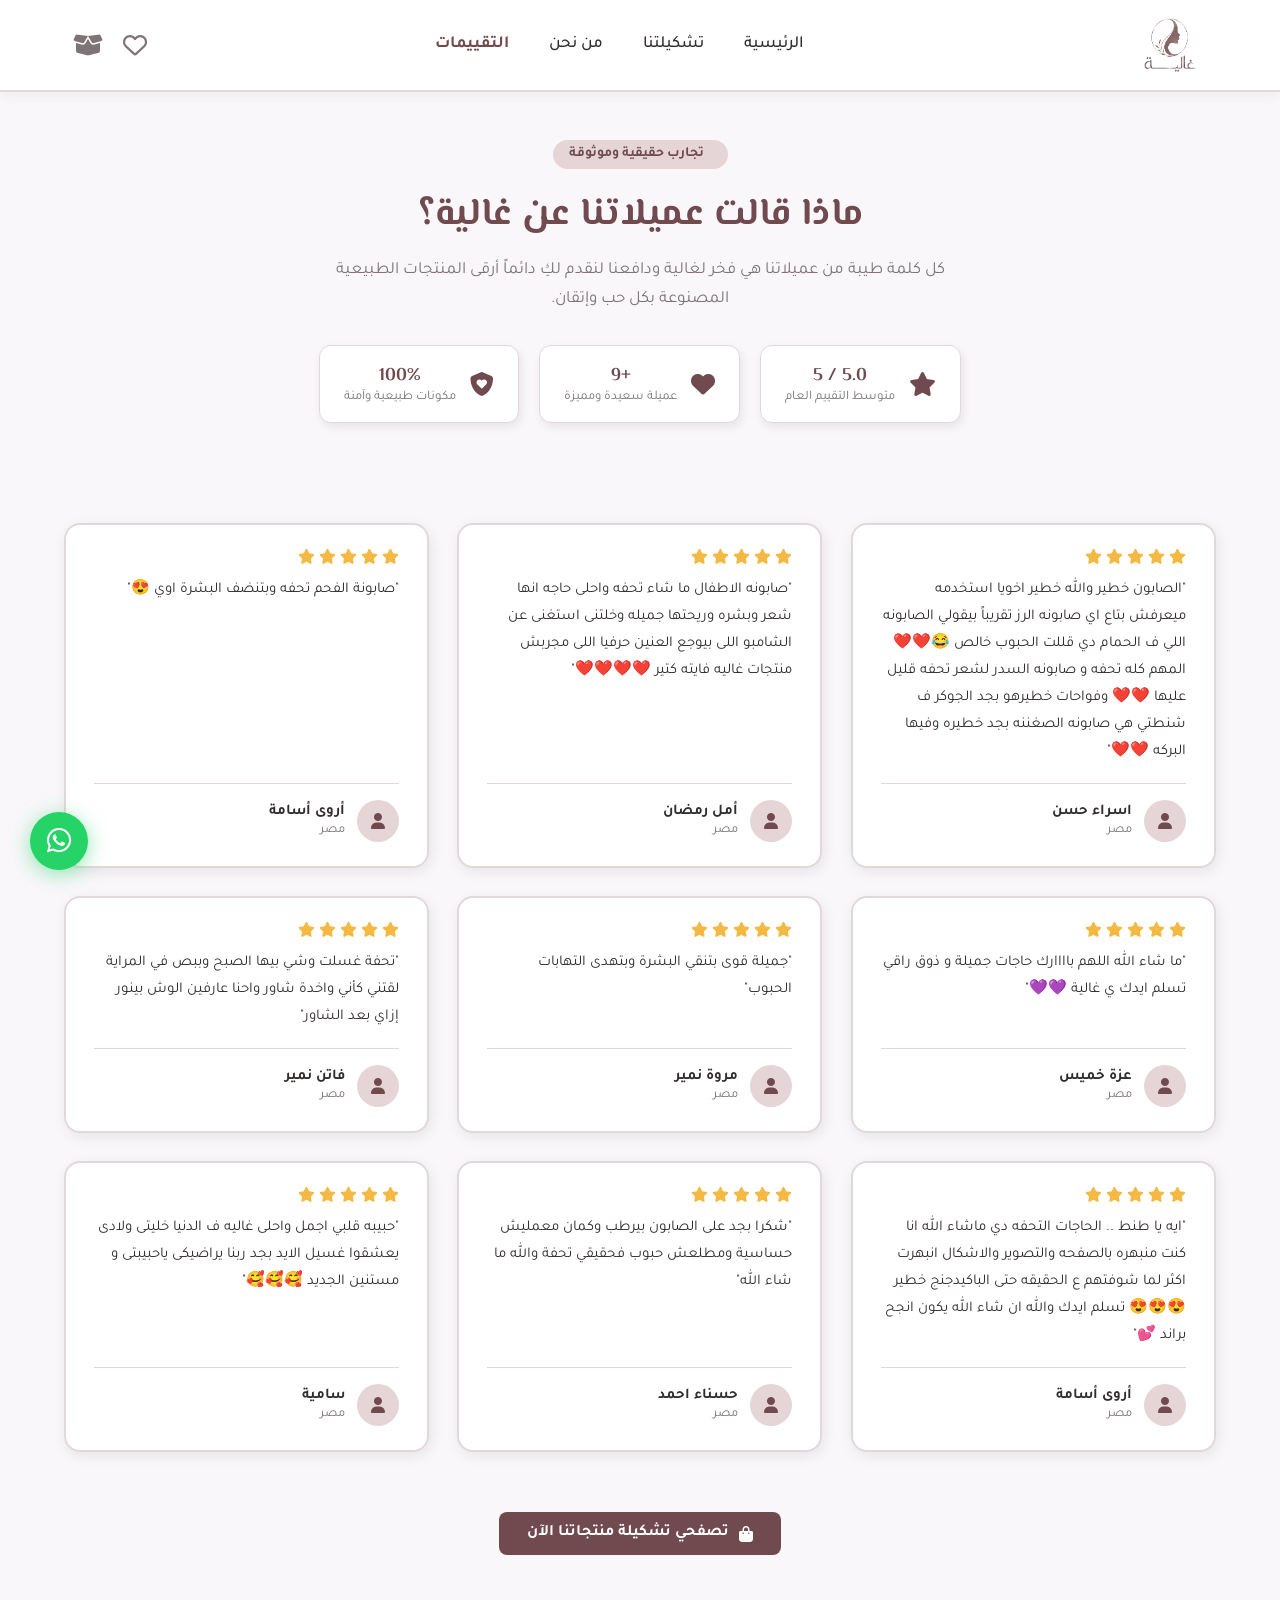
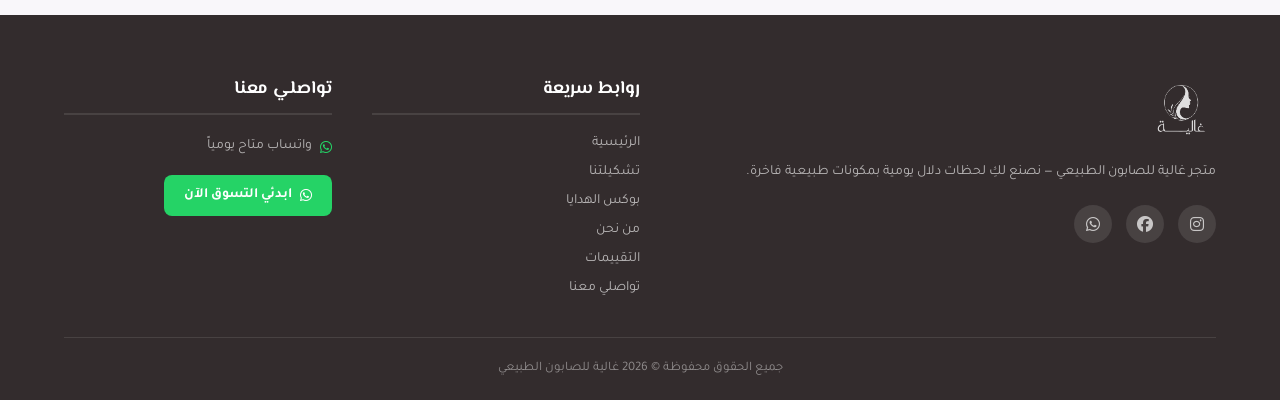
==== commit f4b59883: "Add files via upload" ====
--- a/reviews.html
+++ b/reviews.html
@@ -18,18 +18,21 @@
                 <a href="index.html" class="logo"><img src="images/logo.png" alt="شعار غالية"></a>
                 <div class="menu-overlay" id="menu-overlay"></div>
                 <ul class="links">
-                    <div class="upper">
-                        <h3>القائمة</h3>
-                        <i class="fa-solid fa-xmark close-btn"></i>
-                    </div>
+                    <li class="menu-upper-li" style="list-style:none;">
+                        <div class="upper">
+                            <h3>القائمة</h3>
+                            <i class="fa-solid fa-xmark close-btn"></i>
+                        </div>
+                    </li>
                     <li><a href="index.html">الرئيسية</a></li>
                     <li class="have-box">
-                        <a href="index.html#rec-products">تشكيلتنا</a>
+                        <a href="products.html">تشكيلتنا</a>
                         <div class="box">
                             <i class="fa-solid fa-caret-up arrow-up"></i>
-                            <a href="index.html#rec-products">الصابون الطبيعي</a>
-                            <a href="index.html#rec-products">العناية بالبشرة</a>
-                            <a href="index.html#rec-products">العروض والهدايا</a>
+                            <a href="products.html?cat=soaps">الصابون الطبيعي</a>
+                            <a href="products.html?cat=diffuser">الفواحات</a>
+                            <a href="products.html?cat=deodrant">مزيل العرق</a>
+                            <a href="products.html?cat=specBox">بوكس الهدايا</a>
                         </div>
                     </li>
                     <li><a href="index.html#about">من نحن</a></li>
@@ -53,7 +56,7 @@
     <main>
         <div class="container">
             <!-- Hero / Intro for Reviews Page -->
-            <section class="reviews-page-hero">
+            <section class="reviews-page-hero reveal-on-scroll">
                 <span class="reviews-badge">
                     <i class="fa-solid fa-sparkles"></i>
                     تجارب حقيقية وموثوقة
@@ -88,7 +91,7 @@
             </section>
 
             <!-- All Reviews Grid -->
-            <section class="reviews-section" style="margin-bottom: 40px;">
+            <section class="reviews-section reveal-on-scroll" style="margin-bottom: 40px;">
                 <div class="reviews-page-grid" id="all-reviews-container">
                     <div class="products-loading" style="grid-column: 1 / -1;">
                         <i class="fa-solid fa-spinner fa-spin"></i>
@@ -108,7 +111,7 @@
     </main>
 
     <!-- Floating WhatsApp Button -->
-    <a href="https://wa.me/201204308077?text=مرحباً،%20أريد%20الاستفسار%20عن%20منتجات%20غالية" class="whatsapp-float" target="_blank" aria-label="تواصلي معنا عبر واتساب">
+    <a href="https://wa.me/201204308077?text=مرحباً،%20أريد%20الاستفسار%20عن%20منتجات%20غالية" class="whatsapp-float" target="_blank" rel="noopener" aria-label="تواصلي معنا عبر واتساب">
         <i class="fa-brands fa-whatsapp"></i>
     </a>
 
@@ -186,9 +189,9 @@
                     <a href="index.html"><img src="images/logo.png" alt="شعار غالية"></a>
                     <p>متجر غالية للصابون الطبيعي — نصنع لكِ لحظات دلال يومية بمكونات طبيعية فاخرة.</p>
                     <div class="footer-social">
-                        <a href="https://www.instagram.com/ghaliaa__10?srtk=MTkyaGl3bXAxZm5xeg%3D%3D" target="_blank" aria-label="إنستغرام"><i class="fa-brands fa-instagram"></i></a>
-                        <a href="https://www.facebook.com/share/19c9CjjEmw/?mibextid=wwXIfr" target="_blank" aria-label="فيسبوك"><i class="fa-brands fa-facebook"></i></a>
-                        <a href="https://wa.me/201204308077" target="_blank" aria-label="واتساب"><i class="fa-brands fa-whatsapp"></i></a>
+                        <a href="https://www.instagram.com/ghaliaa__10?srtk=MTkyaGl3bXAxZm5xeg%3D%3D" target="_blank" rel="noopener" aria-label="إنستغرام"><i class="fa-brands fa-instagram"></i></a>
+                        <a href="https://www.facebook.com/share/19c9CjjEmw/?mibextid=wwXIfr" target="_blank" rel="noopener" aria-label="فيسبوك"><i class="fa-brands fa-facebook"></i></a>
+                        <a href="https://wa.me/201204308077" target="_blank" rel="noopener" aria-label="واتساب"><i class="fa-brands fa-whatsapp"></i></a>
                     </div>
                 </div>
                 <div class="footer-links">
@@ -196,24 +199,16 @@
                     <ul>
                         <li><a href="index.html">الرئيسية</a></li>
                         <li><a href="products.html">تشكيلتنا</a></li>
+                        <li><a href="index.html#special-box">بوكس الهدايا</a></li>
                         <li><a href="index.html#about">من نحن</a></li>
                         <li><a href="reviews.html">التقييمات</a></li>
                         <li><a href="index.html#contact">تواصلي معنا</a></li>
                     </ul>
                 </div>
-                <div class="footer-links">
-                    <h4>معلومات</h4>
-                    <ul>
-                        <li><a href="#">سياسة الإرجاع</a></li>
-                        <li><a href="#">الشحن والتوصيل</a></li>
-                        <li><a href="#">الأسئلة الشائعة</a></li>
-                        <li><a href="#">سياسة الخصوصية</a></li>
-                    </ul>
-                </div>
                 <div class="footer-contact">
                     <h4>تواصلي معنا</h4>
                     <p><i class="fa-brands fa-whatsapp"></i> واتساب متاح يومياً</p>
-                    <a href="https://wa.me/201204308077?text=مرحباً،%20أريد%20الاستفسار%20عن%20منتجات%20غالية" target="_blank" class="footer-wa-btn">
+                    <a href="https://wa.me/201204308077?text=مرحباً،%20أريد%20الاستفسار%20عن%20منتجات%20غالية" target="_blank" rel="noopener" class="footer-wa-btn">
                         <i class="fa-brands fa-whatsapp"></i>
                         ابدئي التسوق الآن
                     </a>
--- a/CSS/style.css
+++ b/CSS/style.css
@@ -31,6 +31,34 @@
 }
 html {
     scroll-behavior: smooth;
+    scrollbar-width: thin;
+    scrollbar-color: var(--sec-color) #fdfbfc;
+}
+
+/* ===== Custom Luxury Boutique Scrollbar ===== */
+::-webkit-scrollbar {
+    width: 10px;
+    height: 10px;
+}
+
+::-webkit-scrollbar-track {
+    background: #fdfbfc;
+    border-left: 1px solid rgba(226, 216, 218, 0.5);
+}
+
+::-webkit-scrollbar-thumb {
+    background: linear-gradient(180deg, var(--sec-color) 0%, var(--main-color) 100%);
+    border-radius: 20px;
+    border: 2px solid #fdfbfc;
+    transition: background 0.3s ease;
+}
+
+::-webkit-scrollbar-thumb:hover {
+    background: var(--hover);
+}
+
+::-webkit-scrollbar-corner {
+    background: transparent;
 }
 body {
     background-color: var(--bg-main);
@@ -121,10 +149,9 @@
     color: var(--text-main);
     font-weight: 500;
 }
-header nav ul li.active a {
-    color: var(--main-color);
-    font-weight: 700;
-    pointer-events: none;
+header nav ul li.active a:first-child {
+    color: var(--main-color);
+    font-weight: 700;
 }
 header nav ul li a:hover {
     color: var(--main-color);
@@ -134,21 +161,22 @@
 header nav ul li.have-box .box {
     position: absolute;
     right: 50%;
-    transform: translateX(50%);
+    transform: translateX(50%) translateY(10px);
     top: calc(100% + 15px);
     opacity: 0;
-    width: 120px;
+    width: 180px;
     visibility: hidden;
-    transition: .3s;
+    transition: opacity 0.25s cubic-bezier(0.16, 1, 0.3, 1), transform 0.25s cubic-bezier(0.16, 1, 0.3, 1), visibility 0.25s ease;
     display: flex;
     flex-direction: column;
     gap: 12px;
     background-color: var(--bg-card);
     border: 2px solid var(--border-color);
     padding: 20px 15px;
-    box-shadow: 0 8px 20px var(--box-shadow-color);
-    border-radius: 8px;
+    box-shadow: 0 12px 28px rgba(112, 74, 79, 0.12);
+    border-radius: 12px;
     z-index: 100;
+    pointer-events: none;
 }
 header nav ul li.have-box .box::before {
     content: "";
@@ -159,10 +187,12 @@
     height: 20px;
     background-color: transparent;
 }
-header nav ul li.have-box:hover .box {
+header nav ul li.have-box:hover .box,
+header nav ul li.have-box:focus-within .box {
     visibility: visible;
     opacity: 1;
-    width: 180px;
+    transform: translateX(50%) translateY(0);
+    pointer-events: auto;
 }
 header nav ul li.have-box .box .arrow-up {
     position: absolute;
@@ -176,14 +206,18 @@
 header nav ul li.have-box .box a {
     font-size: 15px;
     border-bottom: 1px solid var(--accent-color);
-    padding-bottom: 4px;
+    padding: 4px 6px;
     color: var(--text-main);
     white-space: nowrap;
+    border-radius: 6px;
+    transition: color 0.2s ease, border-color 0.2s ease, background-color 0.2s ease, transform 0.2s ease;
 }
 header nav ul li.have-box .box a:hover,
 header nav ul li.have-box .box a.active {
     border-bottom-color: var(--sec-color);
     color: var(--main-color);
+    background-color: rgba(230, 213, 214, 0.25);
+    transform: translateX(-3px);
 }
 
 /* Header Icons */
@@ -297,42 +331,61 @@
         gap: 8px;
     }
     header nav ul li.have-box .box {
-        position: relative;
+        position: static;
         right: auto;
-        transform: none;
+        transform: none !important;
         top: auto;
-        opacity: 1;
-        width: 100%;
-        visibility: visible;
+        opacity: 1 !important;
+        width: 100% !important;
+        visibility: visible !important;
+        pointer-events: auto !important;
         flex-direction: row;
         background-color: transparent;
         border: none;
         box-shadow: none;
         justify-content: flex-start;
         flex-wrap: wrap;
-        gap: 10px;
-        padding: 10px 0 0;
+        gap: 8px;
+        padding: 12px 0 4px;
         border-radius: 0;
+        transition: none !important;
+    }
+    header nav ul li.have-box .box::before {
+        display: none;
     }
     header nav ul li.have-box:hover .box {
-        width: 100%;
-    }
-    header nav ul li.have-box .box i {
+        width: 100% !important;
+        transform: none !important;
+    }
+    header nav ul li.have-box .box i,
+    header nav ul li.have-box .box .arrow-up {
         display: none;
     }
     header nav ul li.have-box .box a {
-        border-bottom: none;
-        opacity: .7;
-        font-size: 14px;
-        background-color: var(--accent-color);
-        padding: 4px 10px;
+        border-bottom: 1.5px solid var(--border-color);
+        background-color: var(--bg-card);
+        color: var(--text-sec);
+        font-size: 13px;
+        font-weight: 600;
+        padding: 6px 14px;
         border-radius: 20px;
         white-space: nowrap;
-    }
-    header nav ul li.have-box .box a:hover {
+        display: inline-flex;
+        align-items: center;
+        gap: 5px;
         opacity: 1;
-        background-color: var(--sec-color);
+        box-shadow: 0 2px 6px rgba(112, 74, 79, 0.05);
+        transition: all 0.25s cubic-bezier(0.16, 1, 0.3, 1);
+        transform: none;
+    }
+    header nav ul li.have-box .box a:hover,
+    header nav ul li.have-box .box a:active,
+    header nav ul li.have-box .box a.active {
+        background-color: var(--main-color);
+        border-color: var(--main-color);
         color: #fff;
+        transform: translateY(-2px);
+        box-shadow: 0 4px 12px rgba(112, 74, 79, 0.22);
     }
     header nav .logo {
         order: 2;
@@ -583,17 +636,19 @@
     width: 300px;
     background-color: var(--bg-card);
     border: 2px solid var(--border-color);
-    box-shadow: 2px 4px 12px var(--box-shadow-color);
-    border-radius: 12px;
+    box-shadow: 0 4px 16px rgba(112, 74, 79, 0.06);
+    border-radius: 16px;
     position: relative;
     overflow: hidden;
-    transition: transform .3s, box-shadow .3s;
+    transition: transform 0.35s cubic-bezier(0.16, 1, 0.3, 1), box-shadow 0.35s cubic-bezier(0.16, 1, 0.3, 1), border-color 0.3s ease;
     cursor: pointer;
     color: inherit;
+    will-change: transform, box-shadow;
 }
 main .rec-products .product:hover {
-    transform: translateY(-4px);
-    box-shadow: 4px 8px 24px rgba(112, 74, 79, 0.15);
+    transform: translateY(-7px);
+    box-shadow: 0 16px 36px rgba(112, 74, 79, 0.16);
+    border-color: var(--sec-color);
 }
 main .rec-products .product .img {
     width: 100%;
@@ -605,11 +660,11 @@
     width: 100%;
     height: 100%;
     object-fit: cover;
-    transition: .4s;
+    transition: transform 0.45s cubic-bezier(0.16, 1, 0.3, 1), filter 0.35s ease;
 }
 main .rec-products .product:hover .img img {
-    filter: brightness(70%);
-    scale: 1.08;
+    filter: brightness(92%);
+    transform: scale(1.08);
 }
 main .rec-products .product .img .fav-product {
     position: absolute;
@@ -648,10 +703,11 @@
     gap: 6px;
     bottom: -40px;
     width: 100%;
-    background-color: var(--sec-color);
+    background-color: rgba(168, 123, 125, 0.92);
+    backdrop-filter: blur(4px);
     justify-content: center;
     padding: 8px;
-    transition: .3s;
+    transition: bottom 0.3s cubic-bezier(0.16, 1, 0.3, 1), opacity 0.3s ease;
     opacity: 0;
 }
 main .rec-products .product:hover .img .msg {
@@ -767,19 +823,24 @@
     font-size: 14px;
 }
 main .rec-products .lower .line {
-    width: 30%;
-    height: 2px;
+    width: 240px;
+    max-width: 80%;
+    height: 4px;
     background-color: var(--accent-color);
     position: relative;
+    border-radius: 4px;
+    overflow: hidden;
 }
 main .rec-products .lower .line::before {
     content: "";
-    width: 30%;
-    height: 2px;
-    background-color: var(--main-color);
+    width: var(--progress-pct, 0%);
+    height: 100%;
+    background: linear-gradient(90deg, var(--sec-color), var(--main-color));
     position: absolute;
     top: 0;
     right: 0;
+    border-radius: 4px;
+    transition: width 0.65s cubic-bezier(0.16, 1, 0.3, 1);
 }
 main .rec-products .lower .see-more {
     padding: 12px 30px;
@@ -1031,19 +1092,24 @@
     font-size: 14px;
 }
 main .reviews-section .lower .line {
-    width: 30%;
-    height: 2px;
+    width: 240px;
+    max-width: 80%;
+    height: 4px;
     background-color: var(--accent-color);
     position: relative;
+    border-radius: 4px;
+    overflow: hidden;
 }
 main .reviews-section .lower .line::before {
     content: "";
-    width: 30%;
-    height: 2px;
-    background-color: var(--main-color);
+    width: var(--progress-pct, 0%);
+    height: 100%;
+    background: linear-gradient(90deg, var(--sec-color), var(--main-color));
     position: absolute;
     top: 0;
     right: 0;
+    border-radius: 4px;
+    transition: width 0.65s cubic-bezier(0.16, 1, 0.3, 1);
 }
 main .reviews-section .lower .see-more {
     padding: 12px 32px;
@@ -1630,40 +1696,135 @@
 }
 .fav-item-card {
     display: flex;
-    gap: 14px;
-    padding: 14px;
+    gap: 12px;
+    padding: 12px 14px;
     background-color: var(--bg-main);
-    border-radius: 10px;
+    border-radius: 12px;
     border: 1px solid var(--border-color);
     align-items: center;
+    cursor: pointer;
+    transition: transform 0.25s ease, border-color 0.25s ease, box-shadow 0.25s ease, background-color 0.25s ease;
+    position: relative;
+    user-select: none;
+}
+.fav-item-card:hover {
+    transform: translateY(-2px);
+    border-color: var(--main-color);
+    box-shadow: 0 6px 18px rgba(112, 74, 79, 0.12);
+    background-color: var(--bg-card);
 }
 .fav-item-card img {
-    width: 70px;
-    height: 70px;
+    width: 68px;
+    height: 68px;
     object-fit: cover;
     border-radius: 8px;
     flex-shrink: 0;
+    transition: transform 0.25s ease;
+}
+.fav-item-card:hover img {
+    transform: scale(1.05);
 }
 .fav-item-info {
     flex: 1;
+    min-width: 0;
+    display: flex;
+    flex-direction: column;
+    gap: 3px;
 }
 .fav-item-name {
-    font-size: 14px;
+    font-size: 13.5px;
     font-weight: 700;
     color: var(--text-main);
-    margin-bottom: 4px;
+    line-height: 1.35;
+    margin: 0;
+}
+.fav-item-shape {
+    display: inline-flex;
+    align-items: center;
+    gap: 5px;
+    font-size: 11px;
+    font-weight: 600;
+    color: var(--main-color);
+    background: rgba(199, 117, 133, 0.15);
+    padding: 2px 8px;
+    border-radius: 20px;
+    width: fit-content;
+}
+.fav-item-shape i {
+    font-size: 9.5px;
 }
 .fav-item-price {
-    font-size: 14px;
-    color: var(--main-color);
-    font-weight: 700;
+    font-size: 13.5px;
+    color: var(--main-color);
+    font-weight: 700;
+    margin: 0;
+}
+.fav-item-price span {
+    font-size: 11px;
+    font-weight: 500;
+}
+.fav-item-actions {
+    display: flex;
+    align-items: center;
+    gap: 6px;
+    flex-shrink: 0;
+}
+.fav-item-goto {
+    width: 30px;
+    height: 30px;
+    border-radius: 50%;
+    display: inline-flex;
+    align-items: center;
+    justify-content: center;
+    background-color: rgba(0, 0, 0, 0.04);
+    color: var(--text-sec);
+    font-size: 12px;
+    transition: all 0.25s ease;
+    border: none;
+    cursor: pointer;
+}
+.fav-item-card:hover .fav-item-goto {
+    background-color: var(--main-color);
+    color: #fff;
+    transform: translateX(-3px);
 }
 .fav-item-remove {
     color: #e05c6e;
     cursor: pointer;
-    font-size: 18px;
-    transition: .3s;
+    font-size: 16px;
+    transition: transform 0.2s ease, color 0.2s ease, background-color 0.2s ease;
     flex-shrink: 0;
+    padding: 6px;
+    border-radius: 50%;
+}
+.fav-item-remove:hover {
+    color: #d11a2a;
+    transform: scale(1.18);
+    background-color: rgba(224, 92, 110, 0.12);
+}
+
+/* ===== Target Product Highlight Pulse (when navigated from Fav) ===== */
+@keyframes favTargetPulse {
+    0% {
+        box-shadow: 0 0 0 0 rgba(199, 117, 133, 0.75);
+    }
+    50% {
+        box-shadow: 0 0 0 10px rgba(199, 117, 133, 0.35);
+    }
+    100% {
+        box-shadow: 0 0 0 0 rgba(199, 117, 133, 0);
+    }
+}
+.product-highlight-target {
+    animation: favTargetPulse 1.2s ease-out 2 !important;
+    border-color: var(--main-color) !important;
+    outline: 2px solid var(--main-color) !important;
+    outline-offset: 4px;
+    position: relative;
+    z-index: 5;
+    scroll-margin-top: 110px;
+    transform: none !important;
+    opacity: 1 !important;
 }
 @media (max-width: 500px) {
     .cart-drawer,
@@ -1740,6 +1901,93 @@
     padding: 8px 0;
     border-bottom: 1px solid var(--border-color);
 }
+/* ── Variants Selector ── */
+.variant-selector {
+    margin: 6px 0 10px;
+}
+.variant-label {
+    display: block;
+    font-size: 11.5px;
+    font-weight: 700;
+    color: var(--text-sec);
+    margin-bottom: 5px;
+}
+.variant-chips {
+    display: flex;
+    gap: 6px;
+    flex-wrap: wrap;
+}
+.variant-chip {
+    padding: 5px 12px;
+    border: 1.5px solid var(--border-color);
+    border-radius: 20px;
+    background: transparent;
+    cursor: pointer;
+    font-family: var(--body-font);
+    font-size: 11.5px;
+    font-weight: 600;
+    color: var(--text-main);
+    transition: all 0.22s cubic-bezier(0.16, 1, 0.3, 1);
+    line-height: 1.4;
+    outline: none;
+}
+.variant-chip:hover {
+    border-color: var(--sec-color);
+    background: var(--accent-color);
+    color: var(--main-color);
+    transform: translateY(-1px);
+}
+.variant-chip.active {
+    border-color: var(--main-color);
+    background: var(--main-color);
+    color: #fff;
+    box-shadow: 0 3px 8px rgba(112,74,79,0.25);
+    transform: translateY(-1px) scale(1.02);
+}
+/* ── Modal Enhancements ── */
+.modal-cat-row {
+    display: flex;
+    align-items: center;
+    justify-content: space-between;
+    margin: 14px 0 8px;
+}
+.modal-cat-pill {
+    display: inline-flex;
+    align-items: center;
+    gap: 5px;
+    background: var(--accent-color);
+    color: var(--main-color);
+    font-size: 12px;
+    font-weight: 700;
+    padding: 4px 12px;
+    border-radius: 20px;
+}
+.modal-stars {
+    display: flex;
+    gap: 3px;
+}
+.modal-stars i { color: #f4b942; font-size: 13px; }
+.modal-info-icon {
+    color: var(--sec-color);
+    margin-left: 6px;
+    font-size: 12px;
+}
+.modal-variant-selector {
+    margin: 14px 0 4px;
+    padding: 12px 16px;
+    background: var(--bg-main);
+    border-radius: 12px;
+    border: 1.5px solid var(--border-color);
+}
+.modal-variant-selector .variant-label {
+    font-size: 13px;
+    margin-bottom: 10px;
+    display: flex;
+}
+.modal-variant-selector .variant-chip {
+    padding: 6px 16px;
+    font-size: 13px;
+}
 .modal-body .modal-price {
     font-size: 24px;
     font-weight: 700;
@@ -1825,7 +2073,7 @@
 }
 .footer-content {
     display: grid;
-    grid-template-columns: 2fr 1fr 1fr 1.5fr;
+    grid-template-columns: 2fr 1fr 1fr;
     gap: 40px;
     margin-bottom: 40px;
 }
@@ -1942,4 +2190,1068 @@
     .footer-brand {
         grid-column: auto;
     }
-}+}
+
+/* ============================================================
+   LIGHTWEIGHT & SUBTLE SCROLL & UI ANIMATIONS SYSTEM (GHALIA)
+   ============================================================ */
+
+/* ── Scroll Reveal System ── */
+.reveal-on-scroll {
+    opacity: 0;
+    transform: translateY(22px);
+    transition: opacity 0.65s cubic-bezier(0.16, 1, 0.3, 1),
+                transform 0.65s cubic-bezier(0.16, 1, 0.3, 1);
+    will-change: opacity, transform;
+}
+
+.reveal-on-scroll.revealed {
+    opacity: 1;
+    transform: translateY(0);
+}
+
+/* Reveal Delays for Grids / Groups */
+.reveal-delay-1 { transition-delay: 0.08s; }
+.reveal-delay-2 { transition-delay: 0.16s; }
+.reveal-delay-3 { transition-delay: 0.24s; }
+.reveal-delay-4 { transition-delay: 0.32s; }
+
+/* ── Interactive Subtle Hover Elevation for Cards ── */
+.review-card,
+.review-stat-card,
+.feature {
+    transition: transform 0.35s cubic-bezier(0.16, 1, 0.3, 1),
+                box-shadow 0.35s cubic-bezier(0.16, 1, 0.3, 1),
+                border-color 0.3s ease;
+    will-change: transform, box-shadow;
+}
+
+.review-card:hover,
+.review-stat-card:hover {
+    transform: translateY(-4px);
+    box-shadow: 0 12px 28px rgba(112, 74, 79, 0.12);
+    border-color: var(--sec-color);
+}
+
+.feature:hover {
+    transform: translateY(-2px);
+    background-color: #fff;
+    box-shadow: 0 6px 18px rgba(112, 74, 79, 0.08);
+}
+
+/* ── Micro-interactions: Buttons & Icons ── */
+.shop-btn,
+.contact-btn,
+.see-more,
+.submit-btn,
+.checkout-btn,
+.footer-wa-btn {
+    transition: transform 0.25s cubic-bezier(0.16, 1, 0.3, 1),
+                background-color 0.25s ease,
+                box-shadow 0.25s ease,
+                color 0.25s ease,
+                border-color 0.25s ease;
+}
+
+.shop-btn:hover,
+.contact-btn:hover,
+.see-more:hover,
+.submit-btn:hover,
+.checkout-btn:hover,
+.footer-wa-btn:hover {
+    transform: translateY(-2px);
+}
+
+.shop-btn:active,
+.contact-btn:active,
+.see-more:active,
+.submit-btn:active,
+.checkout-btn:active,
+.footer-wa-btn:active {
+    transform: translateY(0) scale(0.98);
+}
+
+/* ── Soft Image Transitions for Variant Switching ── */
+.product .img img,
+.products-page-card .img img,
+#modal-product-img {
+    transition: transform 0.45s cubic-bezier(0.16, 1, 0.3, 1),
+                opacity 0.22s ease;
+}
+
+.img-variant-switch {
+    animation: softImageFade 0.28s ease-out;
+}
+
+@keyframes softImageFade {
+    0% {
+        opacity: 0.4;
+        transform: scale(0.97);
+    }
+    100% {
+        opacity: 1;
+        transform: scale(1);
+    }
+}
+
+/* ── Soft Grid Filter Switching Transition ── */
+.products-page-grid,
+#products-container {
+    transition: opacity 0.28s ease, transform 0.28s cubic-bezier(0.16, 1, 0.3, 1);
+}
+
+.products-grid-fade-in {
+    animation: softGridFadeIn 0.2s ease-out forwards;
+}
+
+@keyframes softGridFadeIn {
+    0% {
+        opacity: 0.85;
+    }
+    100% {
+        opacity: 1;
+    }
+}
+
+/* ── Steady Cards (No translateY or bottom-to-up jumps) ── */
+.products-page-grid .products-page-card,
+#products-container .product {
+    opacity: 1;
+    transform: none;
+}
+
+/* ── Soft Heart / Fav Click Animation ── */
+.fav-product:active {
+    transform: scale(0.9);
+}
+.fav-product.active i {
+    animation: softHeartPop 0.35s cubic-bezier(0.175, 0.885, 0.32, 1.275);
+}
+@keyframes softHeartPop {
+    0% { transform: scale(1); }
+    40% { transform: scale(1.35); }
+    100% { transform: scale(1.15); }
+}
+
+/* ── Soft Modal Zoom Entry ── */
+.product-modal {
+    transition: opacity 0.3s cubic-bezier(0.16, 1, 0.3, 1),
+                transform 0.3s cubic-bezier(0.16, 1, 0.3, 1),
+                visibility 0.3s ease !important;
+}
+.product-modal.active {
+    transform: translate(-50%, -50%) scale(1) !important;
+}
+
+/* ── Soft Drawer Slides ── */
+.cart-drawer,
+.fav-drawer {
+    transition: transform 0.35s cubic-bezier(0.16, 1, 0.3, 1),
+                left 0.35s cubic-bezier(0.16, 1, 0.3, 1) !important;
+}
+
+/* ── Accessibility: Reduced Motion ── */
+@media (prefers-reduced-motion: reduce) {
+    *,
+    *::before,
+    *::after {
+        animation-duration: 0.01ms !important;
+        animation-iteration-count: 1 !important;
+        transition-duration: 0.01ms !important;
+        scroll-behavior: auto !important;
+    }
+    .reveal-on-scroll {
+        opacity: 1 !important;
+        transform: none !important;
+    }
+}
+
+/* ============================================================
+   INFO & POLICY PAGES (Returns, Shipping, Privacy, FAQ)
+   ============================================================ */
+.info-page-header {
+    background: linear-gradient(135deg, rgba(112, 74, 79, 0.08) 0%, rgba(168, 123, 125, 0.12) 100%);
+    border: 1px solid var(--border-color);
+    border-radius: 20px;
+    padding: 44px 30px;
+    text-align: center;
+    margin: 20px auto 40px;
+    position: relative;
+    overflow: hidden;
+}
+.info-page-header::before {
+    content: '';
+    position: absolute;
+    top: -50px;
+    left: -50px;
+    width: 150px;
+    height: 150px;
+    background: radial-gradient(circle, var(--accent-color) 0%, transparent 70%);
+    opacity: 0.5;
+    pointer-events: none;
+}
+.info-page-header .info-badge {
+    display: inline-flex;
+    align-items: center;
+    gap: 8px;
+    padding: 6px 18px;
+    background-color: var(--accent-color);
+    color: var(--main-color);
+    border-radius: 30px;
+    font-size: 13px;
+    font-weight: 700;
+    margin-bottom: 14px;
+}
+.info-page-header h1 {
+    font-size: 34px;
+    margin-bottom: 12px;
+    color: var(--main-color);
+}
+.info-page-header p {
+    font-size: 16px;
+    max-width: 650px;
+    margin: 0 auto;
+    color: var(--text-sec);
+}
+.info-breadcrumbs {
+    display: flex;
+    justify-content: center;
+    align-items: center;
+    gap: 8px;
+    margin-top: 18px;
+    font-size: 13.5px;
+}
+.info-breadcrumbs a {
+    color: var(--sec-color);
+    transition: color 0.2s;
+}
+.info-breadcrumbs a:hover {
+    color: var(--main-color);
+}
+.info-breadcrumbs span {
+    color: var(--text-main);
+    font-weight: 600;
+}
+.info-breadcrumbs i {
+    font-size: 10px;
+    color: var(--sec-color);
+}
+
+/* Info Content Grid & Sections */
+.info-content-wrapper {
+    max-width: 900px;
+    margin: 0 auto 50px;
+}
+.info-card {
+    background-color: var(--bg-card);
+    border: 1px solid var(--border-color);
+    border-radius: 16px;
+    padding: 28px 32px;
+    margin-bottom: 24px;
+    box-shadow: 0 4px 14px var(--box-shadow-color);
+    transition: transform 0.3s ease, box-shadow 0.3s ease, border-color 0.3s ease;
+}
+.info-card:hover {
+    box-shadow: 0 8px 24px rgba(112, 74, 79, 0.08);
+}
+.info-card-header {
+    display: flex;
+    align-items: center;
+    gap: 14px;
+    margin-bottom: 16px;
+    padding-bottom: 14px;
+    border-bottom: 1px solid var(--border-color);
+}
+.info-card-icon {
+    width: 44px;
+    height: 44px;
+    border-radius: 12px;
+    background-color: var(--accent-color);
+    color: var(--main-color);
+    display: flex;
+    align-items: center;
+    justify-content: center;
+    font-size: 20px;
+    flex-shrink: 0;
+}
+.info-card-header h2,
+.info-card-header h3 {
+    font-size: 20px;
+    color: var(--main-color);
+    margin: 0;
+}
+.info-card p {
+    font-size: 15px;
+    line-height: 1.85;
+    color: var(--text-main);
+    margin-bottom: 14px;
+}
+.info-card p:last-child {
+    margin-bottom: 0;
+}
+.info-list {
+    margin: 14px 0;
+    display: flex;
+    flex-direction: column;
+    gap: 10px;
+}
+.info-list li {
+    display: flex;
+    align-items: flex-start;
+    gap: 10px;
+    font-size: 15px;
+    line-height: 1.7;
+    color: var(--text-main);
+}
+.info-list li i {
+    color: var(--sec-color);
+    margin-top: 5px;
+    font-size: 14px;
+    flex-shrink: 0;
+}
+.info-alert-box {
+    background-color: #faf5f6;
+    border-right: 4px solid var(--main-color);
+    border-radius: 8px;
+    padding: 14px 18px;
+    margin: 16px 0;
+    display: flex;
+    align-items: flex-start;
+    gap: 12px;
+}
+.info-alert-box i {
+    color: var(--main-color);
+    font-size: 18px;
+    margin-top: 3px;
+    flex-shrink: 0;
+}
+.info-alert-box p {
+    font-size: 14px;
+    margin: 0;
+    line-height: 1.7;
+    color: var(--text-main);
+}
+
+/* Steps Cards Grid (for Returns & Shipping steps) */
+.steps-grid {
+    display: grid;
+    grid-template-columns: repeat(auto-fit, minmax(240px, 1fr));
+    gap: 20px;
+    margin: 20px 0;
+}
+.step-card {
+    background: #faf6f7;
+    border: 1px solid var(--border-color);
+    border-radius: 14px;
+    padding: 22px 20px;
+    position: relative;
+    text-align: right;
+}
+.step-number {
+    position: absolute;
+    top: 14px;
+    left: 14px;
+    width: 28px;
+    height: 28px;
+    border-radius: 50%;
+    background-color: var(--main-color);
+    color: #fff;
+    font-size: 13px;
+    font-weight: 700;
+    display: flex;
+    align-items: center;
+    justify-content: center;
+}
+.step-card i {
+    color: var(--sec-color);
+    font-size: 24px;
+    margin-bottom: 12px;
+}
+.step-card h4 {
+    font-size: 16px;
+    margin-bottom: 8px;
+    color: var(--main-color);
+}
+.step-card p {
+    font-size: 13.5px;
+    line-height: 1.6;
+    color: var(--text-sec);
+    margin: 0;
+}
+
+/* Shipping Rates / Highlights Grid */
+.shipping-grid {
+    display: grid;
+    grid-template-columns: repeat(auto-fit, minmax(240px, 1fr));
+    gap: 20px;
+    margin: 20px 0;
+}
+.shipping-badge-card {
+    background: var(--bg-card);
+    border: 1.5px solid var(--border-color);
+    border-radius: 14px;
+    padding: 24px 20px;
+    text-align: center;
+    transition: transform 0.3s ease, border-color 0.3s ease, box-shadow 0.3s ease;
+}
+.shipping-badge-card:hover {
+    transform: translateY(-3px);
+    border-color: var(--sec-color);
+    box-shadow: 0 8px 20px rgba(112, 74, 79, 0.08);
+}
+.shipping-badge-card .icon-wrap {
+    width: 54px;
+    height: 54px;
+    border-radius: 50%;
+    background: var(--accent-color);
+    color: var(--main-color);
+    display: flex;
+    align-items: center;
+    justify-content: center;
+    font-size: 22px;
+    margin: 0 auto 14px;
+}
+.shipping-badge-card h4 {
+    font-size: 18px;
+    margin-bottom: 8px;
+    color: var(--main-color);
+}
+.shipping-badge-card p {
+    font-size: 14px;
+    color: var(--text-sec);
+    margin: 0;
+    line-height: 1.6;
+}
+
+/* Support CTA Box */
+.support-cta-box {
+    background: linear-gradient(135deg, var(--main-color) 0%, var(--sec-color) 100%);
+    border-radius: 16px;
+    padding: 34px 24px;
+    color: #fff;
+    text-align: center;
+    margin-top: 35px;
+    position: relative;
+    overflow: hidden;
+}
+.support-cta-box h3 {
+    color: #fff;
+    font-size: 24px;
+    margin-bottom: 10px;
+}
+.support-cta-box p {
+    color: rgba(255, 255, 255, 0.9);
+    max-width: 550px;
+    margin: 0 auto 20px;
+    font-size: 15px;
+}
+.support-cta-btn {
+    display: inline-flex;
+    align-items: center;
+    gap: 10px;
+    background-color: #25d366;
+    color: #fff;
+    padding: 12px 28px;
+    border-radius: 30px;
+    font-weight: 700;
+    font-size: 15px;
+    transition: transform 0.25s, background-color 0.25s, box-shadow 0.25s;
+    box-shadow: 0 4px 15px rgba(37, 211, 102, 0.35);
+}
+.support-cta-btn:hover {
+    background-color: #1eb956;
+    transform: translateY(-2px);
+    color: #fff;
+    box-shadow: 0 6px 20px rgba(37, 211, 102, 0.45);
+}
+
+/* FAQ SPECIFIC STYLES */
+.faq-search-wrapper {
+    max-width: 600px;
+    margin: 0 auto 25px;
+    position: relative;
+}
+.faq-search-input {
+    width: 100%;
+    padding: 14px 48px 14px 20px;
+    border-radius: 30px;
+    border: 1.5px solid var(--border-color);
+    background: #fff;
+    font-family: var(--body-font);
+    font-size: 15px;
+    color: var(--text-main);
+    outline: none;
+    transition: border-color 0.25s, box-shadow 0.25s;
+}
+.faq-search-input:focus {
+    border-color: var(--sec-color);
+    box-shadow: 0 0 0 4px rgba(168, 123, 125, 0.15);
+}
+.faq-search-wrapper i {
+    position: absolute;
+    right: 18px;
+    top: 50%;
+    transform: translateY(-50%);
+    color: var(--sec-color);
+    font-size: 16px;
+    pointer-events: none;
+}
+.faq-categories {
+    display: flex;
+    justify-content: center;
+    flex-wrap: wrap;
+    gap: 10px;
+    margin-bottom: 30px;
+}
+.faq-cat-btn {
+    background: #fff;
+    border: 1px solid var(--border-color);
+    color: var(--text-sec);
+    padding: 8px 18px;
+    border-radius: 25px;
+    font-family: var(--body-font);
+    font-size: 14px;
+    font-weight: 600;
+    cursor: pointer;
+    transition: all 0.25s ease;
+    display: inline-flex;
+    align-items: center;
+    gap: 6px;
+}
+.faq-cat-btn:hover,
+.faq-cat-btn.active {
+    background-color: var(--main-color);
+    color: #fff;
+    border-color: var(--main-color);
+}
+
+/* Accordion Component */
+.faq-accordion {
+    display: flex;
+    flex-direction: column;
+    gap: 14px;
+}
+.faq-item {
+    background-color: var(--bg-card);
+    border: 1px solid var(--border-color);
+    border-radius: 14px;
+    overflow: hidden;
+    transition: border-color 0.25s, box-shadow 0.25s;
+}
+.faq-item.active {
+    border-color: var(--sec-color);
+    box-shadow: 0 6px 18px rgba(112, 74, 79, 0.08);
+}
+.faq-question {
+    width: 100%;
+    background: none;
+    border: none;
+    outline: none;
+    padding: 20px 24px;
+    text-align: right;
+    display: flex;
+    align-items: center;
+    justify-content: space-between;
+    gap: 16px;
+    cursor: pointer;
+    font-family: var(--body-font);
+    font-size: 16px;
+    font-weight: 700;
+    color: var(--main-color);
+    transition: background-color 0.2s;
+}
+.faq-question:hover {
+    background-color: rgba(230, 213, 214, 0.2);
+}
+.faq-question-content {
+    display: flex;
+    align-items: center;
+    gap: 12px;
+    flex-wrap: wrap;
+}
+.faq-cat-tag {
+    font-size: 11.5px;
+    font-weight: 600;
+    padding: 3px 10px;
+    border-radius: 20px;
+    background-color: var(--accent-color);
+    color: var(--main-color);
+    white-space: nowrap;
+}
+.faq-icon {
+    width: 32px;
+    height: 32px;
+    border-radius: 50%;
+    background: var(--bg-main);
+    display: flex;
+    align-items: center;
+    justify-content: center;
+    font-size: 14px;
+    color: var(--sec-color);
+    flex-shrink: 0;
+    transition: transform 0.35s cubic-bezier(0.16, 1, 0.3, 1), background-color 0.3s, color 0.3s;
+}
+.faq-item.active .faq-icon {
+    transform: rotate(180deg);
+    background-color: var(--main-color);
+    color: #fff;
+}
+.faq-answer {
+    max-height: 0;
+    overflow: hidden;
+    transition: max-height 0.35s cubic-bezier(0.16, 1, 0.3, 1);
+}
+.faq-item.active .faq-answer {
+    border-top: 1px solid var(--border-color);
+}
+.faq-answer-inner {
+    padding: 18px 24px 22px;
+    font-size: 15px;
+    line-height: 1.85;
+    color: var(--text-sec);
+}
+.faq-empty-state {
+    display: none;
+    text-align: center;
+    padding: 45px 20px;
+    background: #fff;
+    border-radius: 16px;
+    border: 1px dashed var(--border-color);
+    margin-top: 10px;
+}
+.faq-empty-state i {
+    font-size: 38px;
+    color: var(--sec-color);
+    margin-bottom: 12px;
+}
+.faq-empty-state h3 {
+    margin-bottom: 6px;
+    font-size: 18px;
+}
+
+@media (max-width: 768px) {
+    .info-page-header {
+        padding: 32px 20px;
+    }
+    .info-page-header h1 {
+        font-size: 26px;
+    }
+    .info-card {
+        padding: 22px 18px;
+    }
+    .faq-question {
+        padding: 16px 18px;
+        font-size: 15px;
+    }
+    .faq-answer-inner {
+        padding: 14px 18px 18px;
+    }
+    .steps-grid,
+    .shipping-grid {
+        grid-template-columns: 1fr;
+    }
+}
+
+/* ===== Variant Switch Animations ===== */
+@keyframes img-fade-in {
+    from { opacity: 0.5; transform: scale(0.98); }
+    to   { opacity: 1;   transform: scale(1); }
+}
+
+@keyframes price-pop {
+    0%   { transform: scale(1); }
+    40%  { transform: scale(1.18); color: var(--main-color); }
+    100% { transform: scale(1); }
+}
+
+.price-updated {
+    animation: price-pop 0.4s cubic-bezier(0.16, 1, 0.3, 1) forwards;
+}
+
+/* ===== Category Badge Colors ===== */
+.cat-badge[data-cat="diffuser"],
+.modal-cat-pill[data-cat="diffuser"] {
+    background: rgba(213, 230, 213, 0.92);
+    color: #3d6b3d;
+}
+
+.cat-badge[data-cat="deodrant"],
+.modal-cat-pill[data-cat="deodrant"] {
+    background: rgba(213, 220, 240, 0.92);
+    color: #3d4b7d;
+}
+
+.cat-badge[data-cat="specBox"],
+.modal-cat-pill[data-cat="specBox"] {
+    background: rgba(255, 235, 205, 0.95);
+    color: #b35900;
+}
+
+.cat-badge[data-cat="scrubs"],
+.modal-cat-pill[data-cat="scrubs"] {
+    background: rgba(245, 220, 230, 0.92);
+    color: #9c416e;
+}
+
+/* ===== Special Box Section (Homepage) ===== */
+.special-box-section {
+    padding: 70px 0 30px;
+}
+
+.special-box-container {
+    background: linear-gradient(135deg, #ffffff 0%, #fff8f8 60%, #faedf0 100%);
+    border: 2px solid var(--border-color);
+    border-radius: 24px;
+    padding: 50px 45px;
+    display: flex;
+    align-items: center;
+    gap: 45px;
+    box-shadow: 0 16px 40px rgba(112, 74, 79, 0.08);
+    position: relative;
+    overflow: hidden;
+}
+
+.special-box-container::before {
+    content: '';
+    position: absolute;
+    top: -50px;
+    left: -50px;
+    width: 200px;
+    height: 200px;
+    background: radial-gradient(circle, rgba(230, 213, 214, 0.4) 0%, transparent 70%);
+    pointer-events: none;
+}
+
+.special-box-content {
+    flex: 1.2;
+    display: flex;
+    flex-direction: column;
+    gap: 16px;
+}
+
+.special-box-badge {
+    align-self: flex-start;
+    display: inline-flex;
+    align-items: center;
+    gap: 7px;
+    background: var(--accent-color);
+    color: var(--main-color);
+    font-size: 13px;
+    font-weight: 700;
+    padding: 6px 16px;
+    border-radius: 30px;
+    letter-spacing: 0.3px;
+}
+
+.special-box-content h2 {
+    font-family: var(--heading-font);
+    font-size: clamp(1.7rem, 3.2vw, 2.3rem);
+    color: var(--main-color);
+    line-height: 1.3;
+    margin: 0;
+}
+
+.special-box-desc {
+    font-size: 15px;
+    color: var(--text-sec);
+    line-height: 1.8;
+    margin: 0 0 8px;
+}
+
+.special-box-features {
+    display: grid;
+    grid-template-columns: repeat(auto-fit, minmax(210px, 1fr));
+    gap: 14px;
+    margin-bottom: 10px;
+}
+
+.sbf-item {
+    display: flex;
+    align-items: flex-start;
+    gap: 12px;
+    background: #ffffff;
+    border: 1.5px solid var(--border-color);
+    border-radius: 14px;
+    padding: 14px 16px;
+    box-shadow: 0 4px 12px rgba(112, 74, 79, 0.04);
+    transition: transform 0.25s ease, border-color 0.25s ease;
+}
+
+.sbf-item:hover {
+    transform: translateY(-2px);
+    border-color: var(--sec-color);
+}
+
+.sbf-item i {
+    font-size: 18px;
+    color: var(--main-color);
+    margin-top: 3px;
+    flex-shrink: 0;
+}
+
+.sbf-item div strong {
+    display: block;
+    font-size: 13.5px;
+    color: var(--text-main);
+    font-weight: 700;
+    margin-bottom: 3px;
+}
+
+.sbf-item div span {
+    display: block;
+    font-size: 12px;
+    color: var(--text-sec);
+    line-height: 1.5;
+}
+
+.special-box-actions {
+    display: flex;
+    align-items: center;
+    gap: 14px;
+    flex-wrap: wrap;
+    margin-top: 6px;
+}
+
+.special-box-btn {
+    display: inline-flex;
+    align-items: center;
+    justify-content: center;
+    gap: 9px;
+    background: #25d366;
+    color: #ffffff;
+    padding: 13px 26px;
+    border-radius: 12px;
+    font-size: 15px;
+    font-weight: 700;
+    font-family: var(--body-font);
+    box-shadow: 0 6px 18px rgba(37, 211, 102, 0.28);
+    transition: transform 0.25s ease, background-color 0.25s ease, box-shadow 0.25s ease;
+}
+
+.special-box-btn:hover {
+    background: #20ba59;
+    color: #ffffff;
+    transform: translateY(-2px);
+    box-shadow: 0 10px 24px rgba(37, 211, 102, 0.35);
+}
+
+.special-box-secondary-btn {
+    display: inline-flex;
+    align-items: center;
+    justify-content: center;
+    gap: 8px;
+    background: transparent;
+    color: var(--main-color);
+    border: 2px solid var(--border-color);
+    padding: 12px 22px;
+    border-radius: 12px;
+    font-size: 14px;
+    font-weight: 700;
+    font-family: var(--body-font);
+    transition: all 0.22s ease;
+}
+
+.special-box-secondary-btn:hover {
+    border-color: var(--main-color);
+    background: var(--accent-color);
+    color: var(--main-color);
+    transform: translateY(-2px);
+}
+
+.special-box-media {
+    flex: 0.9;
+    position: relative;
+    display: flex;
+    justify-content: center;
+}
+
+.special-box-img-wrapper {
+    position: relative;
+    width: 100%;
+    max-width: 440px;
+    border-radius: 20px;
+    overflow: hidden;
+    box-shadow: 0 18px 45px rgba(112, 74, 79, 0.16);
+    border: 3px solid #ffffff;
+}
+
+.special-box-img-wrapper img {
+    width: 100%;
+    height: 380px;
+    object-fit: cover;
+    display: block;
+    transition: transform 0.45s ease;
+}
+
+.special-box-img-wrapper:hover img {
+    transform: scale(1.04);
+}
+
+.special-box-tag {
+    position: absolute;
+    top: 16px;
+    right: 16px;
+    background: rgba(112, 74, 79, 0.9);
+    color: #ffffff;
+    backdrop-filter: blur(4px);
+    font-size: 12px;
+    font-weight: 700;
+    padding: 6px 14px;
+    border-radius: 20px;
+    display: inline-flex;
+    align-items: center;
+    gap: 6px;
+}
+
+.special-box-tag i {
+    color: #f4b942;
+}
+
+.special-box-price-pill {
+    position: absolute;
+    bottom: 16px;
+    left: 16px;
+    background: rgba(255, 255, 255, 0.95);
+    backdrop-filter: blur(8px);
+    padding: 8px 16px;
+    border-radius: 14px;
+    display: flex;
+    flex-direction: column;
+    align-items: center;
+    line-height: 1.2;
+    box-shadow: 0 6px 20px rgba(0, 0, 0, 0.12);
+    border: 1.5px solid var(--border-color);
+}
+
+.special-box-price-pill span {
+    font-size: 11px;
+    color: var(--text-sec);
+    font-weight: 600;
+}
+
+.special-box-price-pill strong {
+    font-size: 18px;
+    color: var(--main-color);
+    font-weight: 800;
+}
+
+/* Responsive Special Box Section */
+@media (max-width: 992px) {
+    .special-box-container {
+        flex-direction: column;
+        padding: 38px 26px;
+        gap: 32px;
+    }
+    .special-box-media {
+        width: 100%;
+    }
+    .special-box-img-wrapper {
+        max-width: 100%;
+    }
+    .special-box-img-wrapper img {
+        height: 280px;
+    }
+}
+
+@media (max-width: 600px) {
+    .special-box-features {
+        grid-template-columns: 1fr;
+    }
+    .special-box-actions {
+        flex-direction: column;
+        width: 100%;
+    }
+    .special-box-btn,
+    .special-box-secondary-btn {
+        width: 100%;
+    }
+}
+
+/* ===== Products Page SpecBox Card Enhancements ===== */
+.specbox-card-note {
+    color: var(--main-color) !important;
+    font-weight: 600;
+    font-size: 12px;
+}
+
+.specbox-card-prices {
+    display: flex;
+    flex-direction: column;
+    gap: 3px;
+    margin-top: auto;
+    padding-top: 10px;
+    border-top: 1px solid var(--border-color);
+}
+
+.specbox-start-price {
+    font-size: 19px !important;
+    color: var(--main-color) !important;
+    font-weight: 800 !important;
+    line-height: 1;
+}
+
+.specbox-start-price span {
+    font-size: 13px !important;
+    font-weight: 600 !important;
+}
+
+.specbox-note-sub {
+    font-size: 11.5px;
+    color: var(--text-sec);
+    font-weight: 600;
+    display: flex;
+    align-items: center;
+    gap: 5px;
+}
+
+.specbox-card-btn {
+    background: #25d366 !important;
+    color: #ffffff !important;
+    text-decoration: none !important;
+}
+
+.specbox-card-btn:hover {
+    background: #1eb954 !important;
+    color: #ffffff !important;
+}
+
+.modal-specbox-pricing {
+    margin: 12px 0 6px;
+    padding: 10px 14px;
+    background: #fff8f8;
+    border-radius: 12px;
+    border: 1.5px dashed var(--sec-color);
+}
+
+.modal-specbox-pricing .modal-price {
+    font-size: 24px;
+    font-weight: 800;
+    color: var(--main-color);
+    margin-bottom: 4px;
+}
+
+.modal-price-note {
+    font-size: 12.5px;
+    color: var(--text-sec);
+    font-weight: 600;
+    line-height: 1.5;
+}
+
+.specbox-wa-fullbtn {
+    width: 100% !important;
+    background: #25d366 !important;
+    color: #ffffff !important;
+    display: flex !important;
+    align-items: center !important;
+    justify-content: center !important;
+    gap: 9px !important;
+    padding: 13px 18px !important;
+    border-radius: 12px !important;
+    font-size: 15px !important;
+    font-weight: 700 !important;
+    text-decoration: none !important;
+}
+
+.specbox-wa-fullbtn:hover {
+    background: #1eb954 !important;
+}
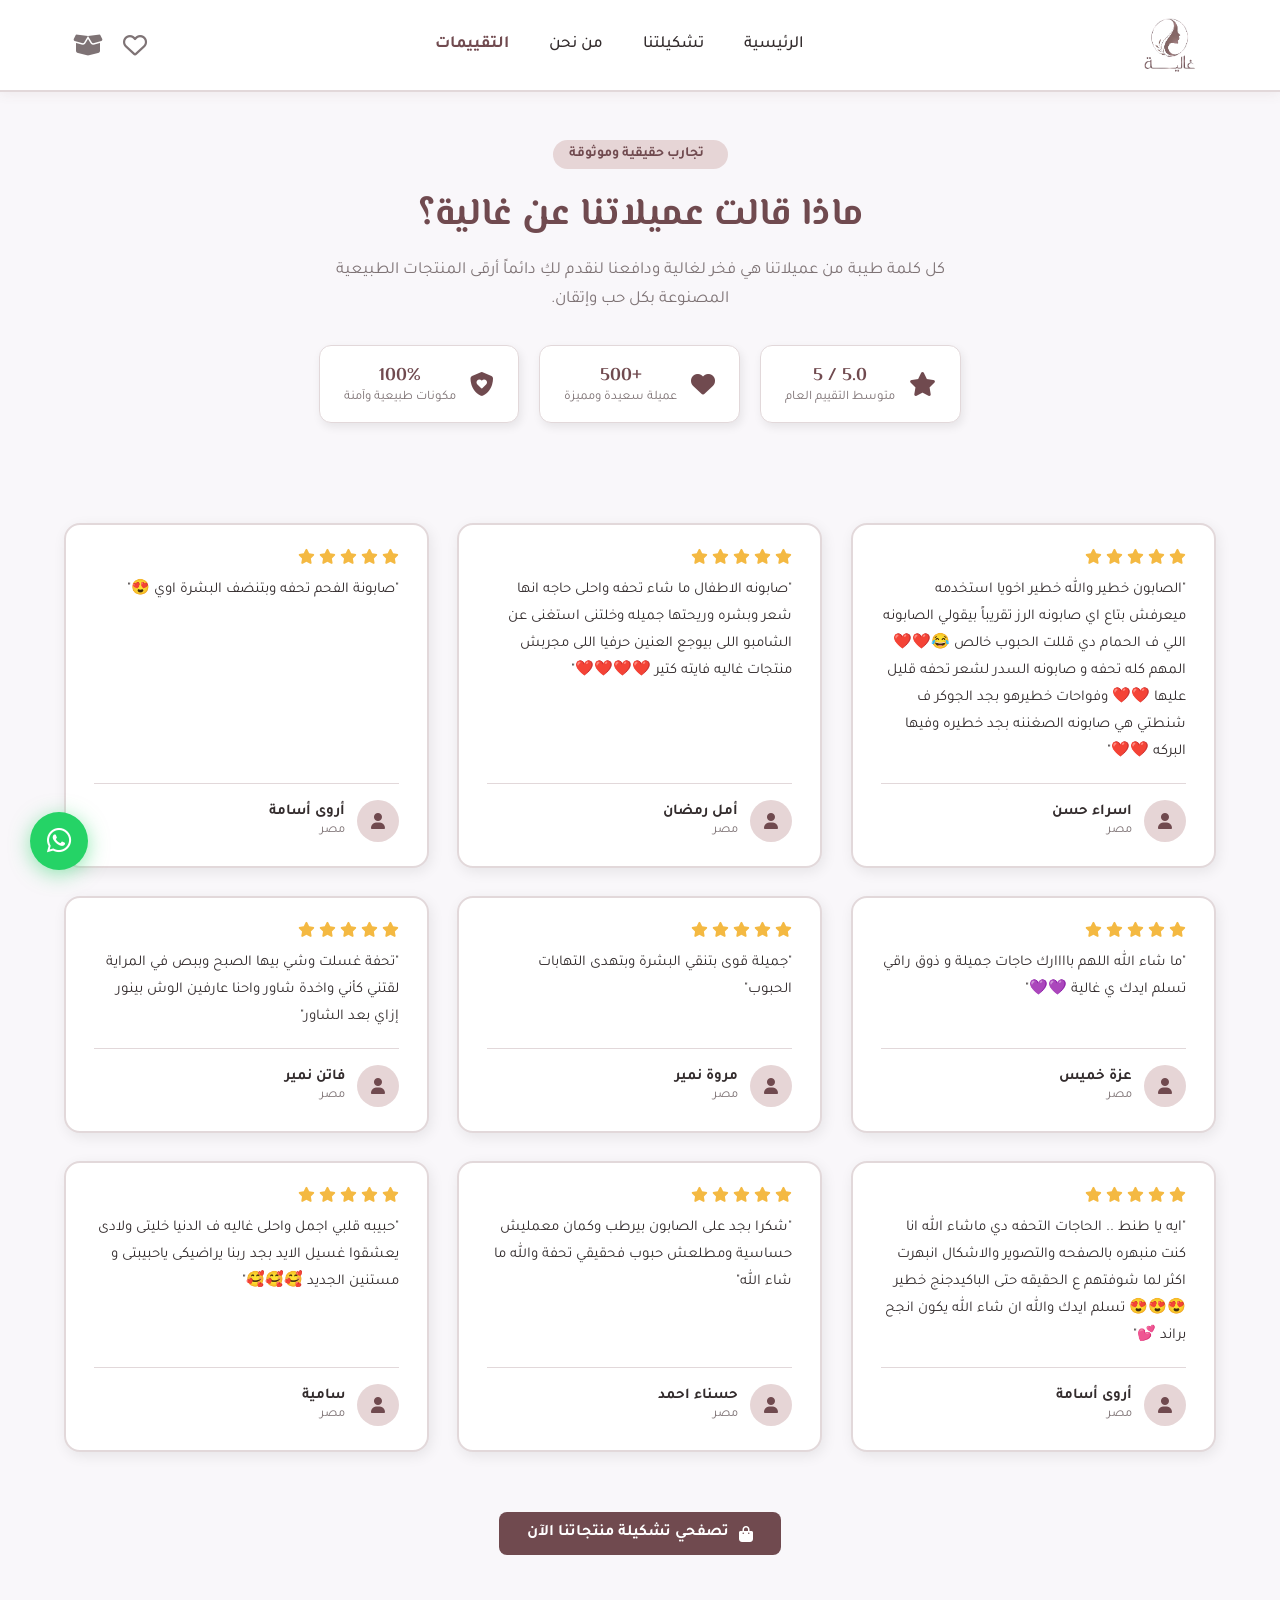
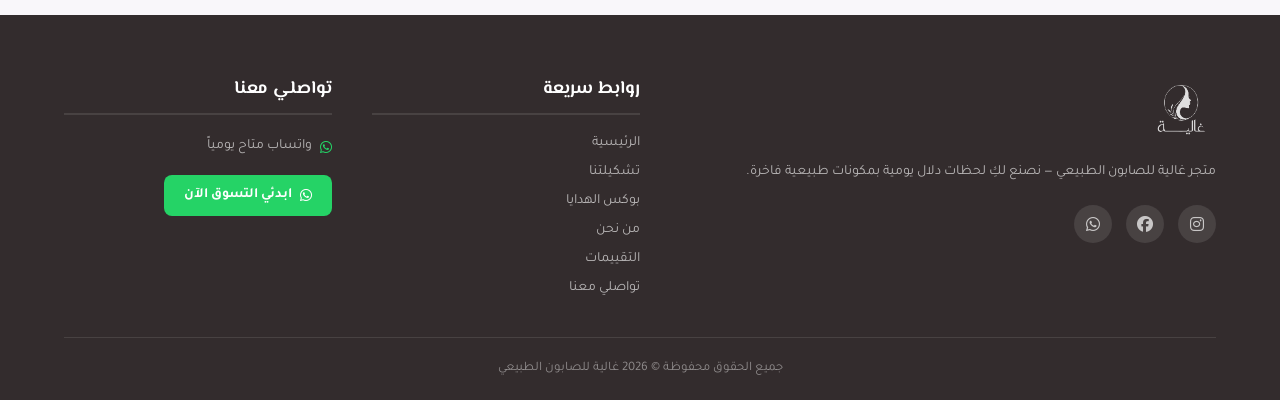
==== commit 73f6cb51: "Add files via upload" ====
--- a/reviews.html
+++ b/reviews.html
@@ -126,7 +126,7 @@
             <div class="cart-empty">
                 <i class="fa-solid fa-box-open"></i>
                 <p>سلتكِ فارغة حتى الآن.</p>
-                <a href="index.html#rec-products" class="shop-btn" id="cart-shop-link">تصفحي المنتجات</a>
+                <a href="products.html" class="shop-btn" id="cart-shop-link">تصفحي المنتجات</a>
             </div>
         </div>
         <div class="cart-footer" id="cart-footer" style="display:none;">
--- a/CSS/style.css
+++ b/CSS/style.css
@@ -1550,6 +1550,18 @@
     color: var(--main-color);
     font-weight: 700;
 }
+.cart-item-price .cart-custom-price {
+    font-size: 12.5px;
+    font-weight: 700;
+    color: var(--sec-color);
+}
+.cart-item-price .cart-price-note {
+    display: block;
+    font-size: 11px;
+    font-weight: 600;
+    color: var(--text-sec);
+    margin-top: 2px;
+}
 .cart-item-qty {
     display: flex;
     align-items: center;
@@ -1762,6 +1774,18 @@
 .fav-item-price span {
     font-size: 11px;
     font-weight: 500;
+}
+.fav-item-price .fav-spec-price {
+    font-size: 13px;
+    font-weight: 700;
+    color: var(--main-color);
+}
+.fav-item-price .fav-spec-sub {
+    display: block;
+    font-size: 10.5px;
+    font-weight: 600;
+    color: var(--text-sec);
+    margin-top: 2px;
 }
 .fav-item-actions {
     display: flex;
@@ -3035,6 +3059,31 @@
     box-shadow: 0 10px 24px rgba(37, 211, 102, 0.35);
 }
 
+.special-box-cart-btn {
+    display: inline-flex;
+    align-items: center;
+    justify-content: center;
+    gap: 9px;
+    background: var(--main-color);
+    color: #ffffff;
+    padding: 13px 26px;
+    border-radius: 12px;
+    font-size: 15px;
+    font-weight: 700;
+    border: none;
+    cursor: pointer;
+    font-family: var(--body-font);
+    transition: transform 0.25s ease, background-color 0.25s ease, box-shadow 0.25s ease;
+    box-shadow: 0 6px 18px rgba(112, 74, 79, 0.28);
+}
+
+.special-box-cart-btn:hover {
+    background: var(--hover);
+    color: #ffffff;
+    transform: translateY(-2px);
+    box-shadow: 0 10px 24px rgba(112, 74, 79, 0.35);
+}
+
 .special-box-secondary-btn {
     display: inline-flex;
     align-items: center;
@@ -3162,6 +3211,7 @@
         width: 100%;
     }
     .special-box-btn,
+    .special-box-cart-btn,
     .special-box-secondary-btn {
         width: 100%;
     }
@@ -3202,6 +3252,42 @@
     display: flex;
     align-items: center;
     gap: 5px;
+}
+
+.specbox-card-dual-btns {
+    display: flex;
+    align-items: stretch;
+    width: 100%;
+    margin-top: auto;
+    border-top: 1px solid rgba(0, 0, 0, 0.05);
+}
+.specbox-card-dual-btns .add-cart-btn {
+    flex: 1;
+    border-top: none;
+}
+.specbox-quick-wa {
+    display: flex;
+    align-items: center;
+    justify-content: center;
+    width: 50px;
+    background: #25d366;
+    color: #ffffff !important;
+    font-size: 19px;
+    text-decoration: none !important;
+    transition: background 0.2s ease, transform 0.2s ease;
+    border-right: 1.5px solid rgba(255, 255, 255, 0.25);
+    flex-shrink: 0;
+}
+.specbox-quick-wa:hover {
+    background: #1eb954;
+    color: #ffffff !important;
+}
+.modal-actions .specbox-wa-btn {
+    background: #25d366 !important;
+    color: #ffffff !important;
+}
+.modal-actions .specbox-wa-btn:hover {
+    background: #1eb954 !important;
 }
 
 .specbox-card-btn {
